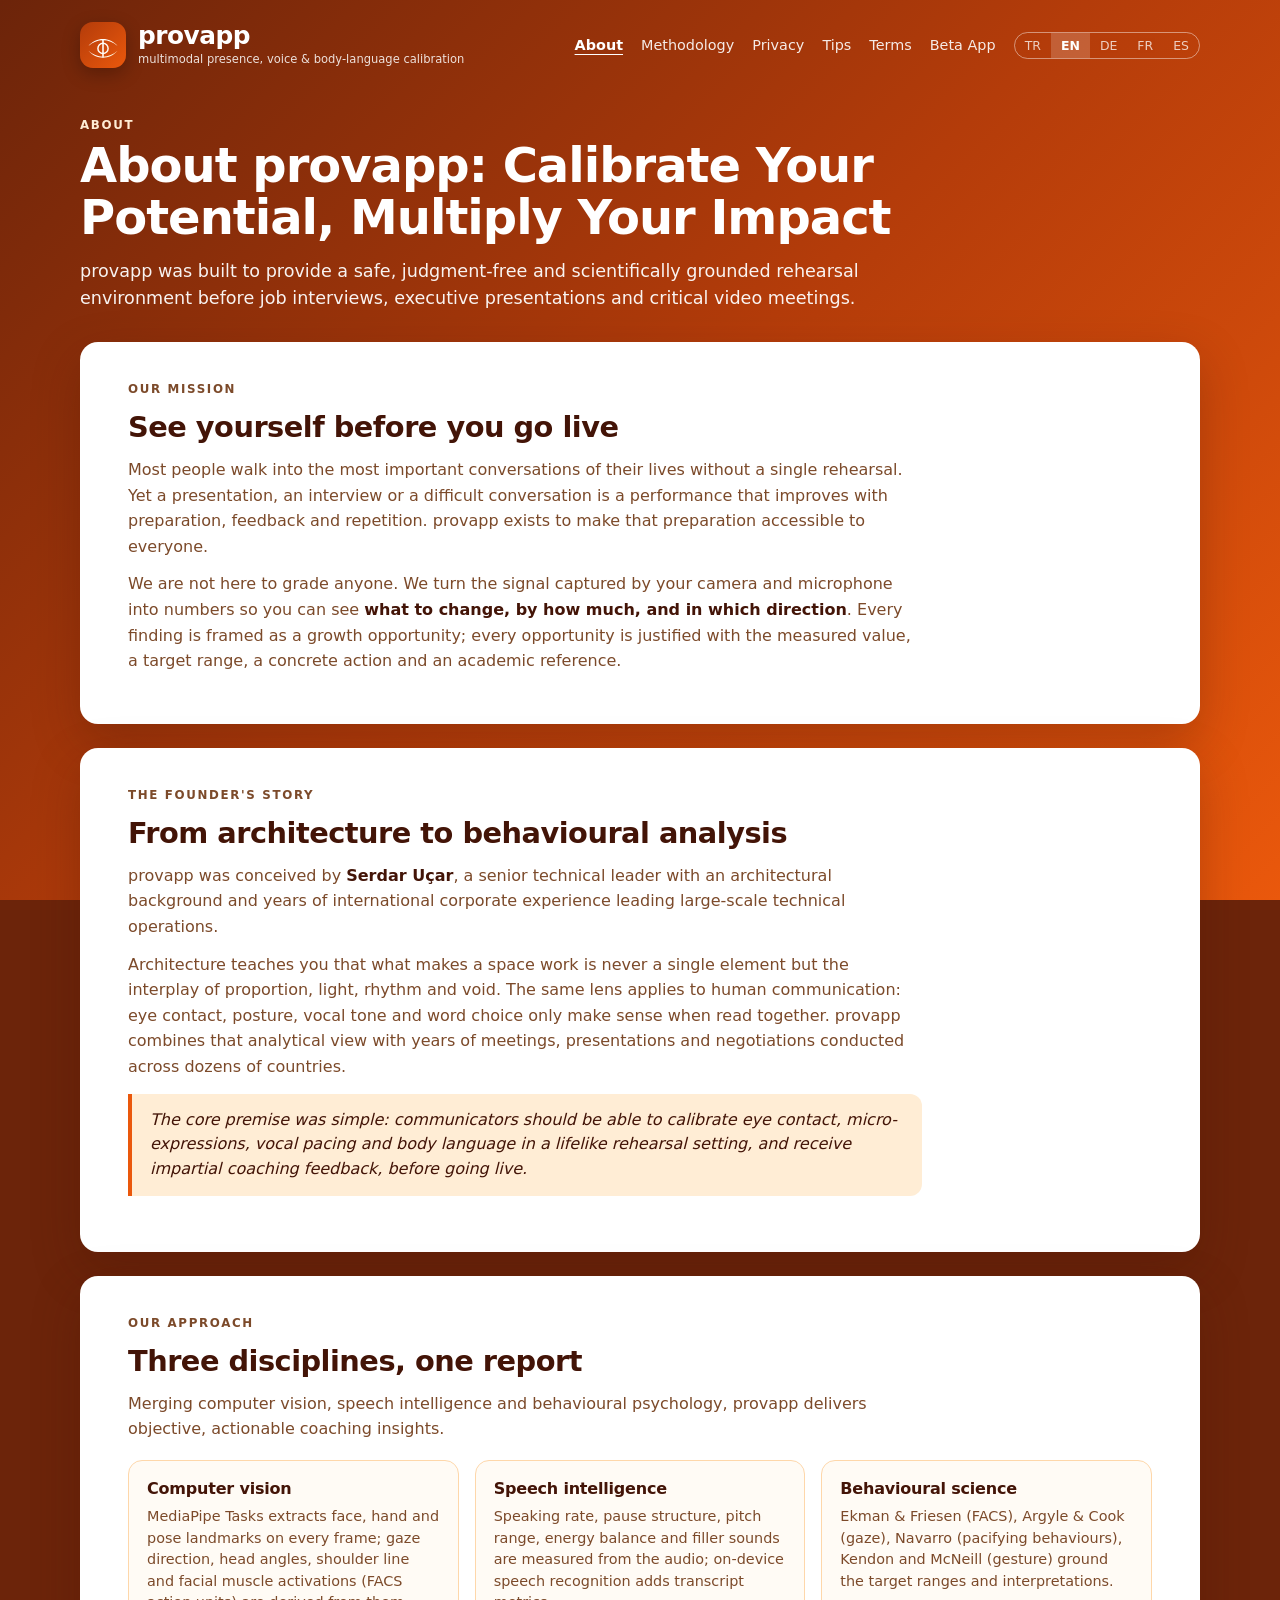
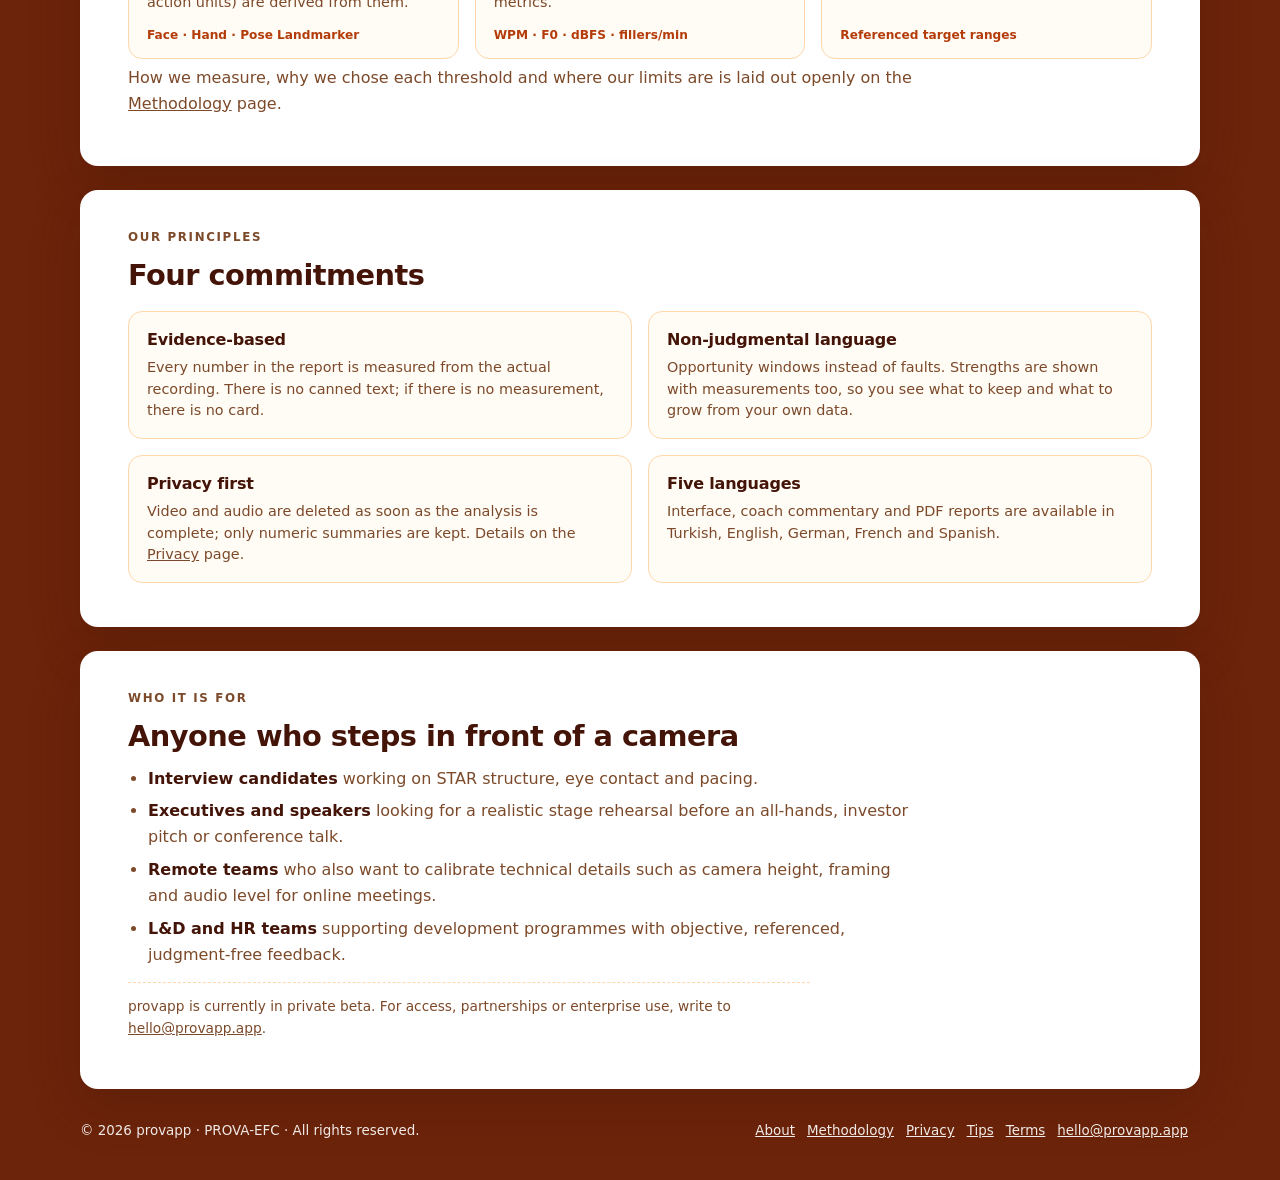
==== about.html @ 21c46d98 "Add About, Methodology, Privacy, Tips and Terms pages (TR/EN/DE/FR/ES); link them from the landing p" ====
<!DOCTYPE html>
<html lang="en" data-ui="en">
<head>
  <meta charset="utf-8">
  <meta name="viewport" content="width=device-width, initial-scale=1">
  <title>About · provapp</title>
  <meta name="description" content="provapp: a safe, judgment-free, scientifically grounded rehearsal environment for interviews, presentations and video meetings. Founded by Serdar Uçar.">
  <meta name="theme-color" content="#6C240A">
  <link rel="icon" type="image/svg+xml" href="assets/provapp_mark.svg">
  <link rel="canonical" href="https://provapp.app/about.html">
  <meta property="og:type" content="website">
  <meta property="og:url" content="https://provapp.app/about.html">
  <meta property="og:title" content="About provapp">
  <meta property="og:image" content="https://provapp.app/img/shot_home.png">
  <link rel="stylesheet" href="site.css">
</head>
<body>
  <header class="wrap" id="site-header"></header>
  <main class="wrap" id="site-main">
    <noscript><section class="window"><p>This page needs JavaScript to switch languages. provapp is a rehearsal and coaching tool for interviews, presentations and video meetings, founded by Serdar Uçar. Contact: hello@provapp.app</p></section></noscript>
  </main>
  <footer class="wrap" id="site-footer"></footer>

  <script>
  window.PAGE = {
    slug: "about",

    tr: {
      kicker: "Hakkımızda",
      title: "provapp Hakkında: Etkiyi ve Özgüveni Yeniden Kalibre Edin",
      lead: "provapp; mülakatlar, yönetici sunumları ve kritik video toplantılar öncesinde güvenli, yargısız ve bilimsel bir prova ortamı sunmak amacıyla kuruldu.",
      sections: [
        { kicker: "Vizyonumuz", h: "Sahneye çıkmadan önce kendini gör",
          blocks: [
            { type: "p", text: "İnsanlar hayatlarının en kritik konuşmalarına çoğu zaman hiç prova yapmadan çıkar. Oysa bir sunum, bir mülakat ya da zor bir görüşme; hazırlık, geri bildirim ve tekrarla iyileşen bir performanstır. provapp, bu hazırlığı herkes için erişilebilir kılmak için var." },
            { type: "p", text: "Amacımız kimseye not vermek değil. Amacımız, kameranın ve mikrofonun yakaladığı sinyali sayılara çevirip <strong>neyi, ne kadar ve hangi yöne</strong> değiştirebileceğinizi görünür kılmak. Her bulgu bir gelişim fırsatı olarak sunulur; her fırsat ölçülen değer, hedef aralık, somut bir eylem ve akademik bir referansla gerekçelendirilir." }
          ] },
        { kicker: "Kurucu hikayesi", h: "Mimarlıktan davranış analizine",
          blocks: [
            { type: "p", text: "provapp, uluslararası kurumsal arenada ve büyük ölçekli teknik operasyonlarda yıllarını geçirmiş kıdemli bir profesyonel ve mimar olan <strong>Serdar Uçar</strong> tarafından tasarlandı." },
            { type: "p", text: "Mimarlık eğitimi insana şunu öğretir: bir mekânı yaşanabilir kılan şey tek bir unsur değil, oran, ışık, ritim ve boşluğun birlikte çalışmasıdır. Aynı bakış açısı insan iletişimi için de geçerlidir. Göz teması, duruş, ses tonu ve sözcük seçimi tek tek değil, birlikte okunduğunda anlam kazanır. provapp bu analitik bakışı, yıllar içinde onlarca ülkede yürütülen toplantı, sunum ve müzakere deneyimiyle birleştirir." },
            { type: "quote", text: "Temel fikir basitti: İnsanlar sahneye çıkmadan veya kamerayı açmadan önce kendi beden dillerini, göz temaslarını ve ses tonlarını gerçekçi bir simülasyon ortamında test edebilmeli ve tarafsız bir koçluk geri bildirimi alabilmeli." }
          ] },
        { kicker: "Yaklaşımımız", h: "Üç disiplin, tek rapor",
          blocks: [
            { type: "p", text: "Bilgisayarla görme, konuşma analizi ve davranış bilimlerini bir araya getirerek kullanıcının potansiyelini görünür kılmayı ve sahnedeki etkisini katlamayı hedefliyoruz." },
            { type: "cards", cols: 3, items: [
              { h: "Bilgisayarla görme", p: "MediaPipe Tasks ile her karede yüz, el ve duruş noktaları çıkarılır; bakış yönü, baş açısı, omuz hattı ve yüz kası aktivasyonları (FACS aksiyon üniteleri) buradan türetilir.", metric: "Face · Hand · Pose Landmarker" },
              { h: "Konuşma analizi", p: "Konuşma hızı, duraklama yapısı, perde aralığı, enerji dengesi ve dolgu sesler ses kaydından ölçülür; yerel konuşma tanıma ile transkript metrikleri eklenir.", metric: "WPM · F0 · dBFS · dolgu/dk" },
              { h: "Davranış bilimi", p: "Ekman &amp; Friesen (FACS), Argyle &amp; Cook (göz teması), Navarro (yatıştırıcı davranışlar), Kendon ve McNeill (jest) gibi kaynaklar hedef aralıkların ve yorumların temelini oluşturur.", metric: "Referanslı hedef aralıkları" }
            ] },
            { type: "p", text: "Nasıl ölçtüğümüzü, hangi eşikleri neden seçtiğimizi ve sınırlarımızı <a href=\"methodology.html\">Metodoloji</a> sayfasında açık açık anlatıyoruz." }
          ] },
        { kicker: "İlkelerimiz", h: "Dört taahhüt",
          blocks: [
            { type: "cards", cols: 2, items: [
              { h: "Kanıta dayalı", p: "Raporda yer alan her sayı gerçek kayıttan ölçülür. Statik, hazır metin yoktur; bir ölçüm yoksa o kart da yoktur." },
              { h: "Yargısız dil", p: "Hata değil fırsat penceresi. Güçlü yanlar da ölçümle gösterilir; kullanıcı neyi korumalı, neyi geliştirmeli, bunu kendi verisiyle görür." },
              { h: "Gizlilik önce", p: "Video ve ses analiz tamamlanır tamamlanmaz silinir; yalnızca sayısal özetler saklanır. Ayrıntılar <a href=\"privacy.html\">Gizlilik</a> sayfasında." },
              { h: "Beş dil", p: "Arayüz, koç yorumları ve PDF raporlar Türkçe, İngilizce, Almanca, Fransızca ve İspanyolca sunulur." }
            ] }
          ] },
        { kicker: "Kimler için", h: "Kameranın karşısına çıkan herkes için",
          blocks: [
            { type: "ul", items: [
              "<strong>Mülakat adayları:</strong> STAR yapısı, göz teması ve tempo üzerinde çalışmak isteyenler.",
              "<strong>Yöneticiler ve sunucular:</strong> All-hands, yatırımcı sunumu veya konferans öncesi gerçekçi sahne provası arayanlar.",
              "<strong>Uzaktan çalışan ekipler:</strong> Online toplantılarda kamera hizası, kadraj ve ses seviyesi gibi teknik ayrıntıları da kalibre etmek isteyenler.",
              "<strong>Eğitim ve İK ekipleri:</strong> Objektif, referanslı ve yargısız geri bildirimle gelişim programlarını destekleyenler."
            ] },
            { type: "note", text: "provapp şu an kapalı beta aşamasındadır. Erişim, iş birliği veya kurumsal kullanım için <a href=\"mailto:hello@provapp.app\">hello@provapp.app</a> adresine yazabilirsiniz." }
          ] }
      ]
    },

    en: {
      kicker: "About",
      title: "About provapp: Calibrate Your Potential, Multiply Your Impact",
      lead: "provapp was built to provide a safe, judgment-free and scientifically grounded rehearsal environment before job interviews, executive presentations and critical video meetings.",
      sections: [
        { kicker: "Our mission", h: "See yourself before you go live",
          blocks: [
            { type: "p", text: "Most people walk into the most important conversations of their lives without a single rehearsal. Yet a presentation, an interview or a difficult conversation is a performance that improves with preparation, feedback and repetition. provapp exists to make that preparation accessible to everyone." },
            { type: "p", text: "We are not here to grade anyone. We turn the signal captured by your camera and microphone into numbers so you can see <strong>what to change, by how much, and in which direction</strong>. Every finding is framed as a growth opportunity; every opportunity is justified with the measured value, a target range, a concrete action and an academic reference." }
          ] },
        { kicker: "The founder's story", h: "From architecture to behavioural analysis",
          blocks: [
            { type: "p", text: "provapp was conceived by <strong>Serdar Uçar</strong>, a senior technical leader with an architectural background and years of international corporate experience leading large-scale technical operations." },
            { type: "p", text: "Architecture teaches you that what makes a space work is never a single element but the interplay of proportion, light, rhythm and void. The same lens applies to human communication: eye contact, posture, vocal tone and word choice only make sense when read together. provapp combines that analytical view with years of meetings, presentations and negotiations conducted across dozens of countries." },
            { type: "quote", text: "The core premise was simple: communicators should be able to calibrate eye contact, micro-expressions, vocal pacing and body language in a lifelike rehearsal setting, and receive impartial coaching feedback, before going live." }
          ] },
        { kicker: "Our approach", h: "Three disciplines, one report",
          blocks: [
            { type: "p", text: "Merging computer vision, speech intelligence and behavioural psychology, provapp delivers objective, actionable coaching insights." },
            { type: "cards", cols: 3, items: [
              { h: "Computer vision", p: "MediaPipe Tasks extracts face, hand and pose landmarks on every frame; gaze direction, head angles, shoulder line and facial muscle activations (FACS action units) are derived from them.", metric: "Face · Hand · Pose Landmarker" },
              { h: "Speech intelligence", p: "Speaking rate, pause structure, pitch range, energy balance and filler sounds are measured from the audio; on-device speech recognition adds transcript metrics.", metric: "WPM · F0 · dBFS · fillers/min" },
              { h: "Behavioural science", p: "Ekman &amp; Friesen (FACS), Argyle &amp; Cook (gaze), Navarro (pacifying behaviours), Kendon and McNeill (gesture) ground the target ranges and interpretations.", metric: "Referenced target ranges" }
            ] },
            { type: "p", text: "How we measure, why we chose each threshold and where our limits are is laid out openly on the <a href=\"methodology.html\">Methodology</a> page." }
          ] },
        { kicker: "Our principles", h: "Four commitments",
          blocks: [
            { type: "cards", cols: 2, items: [
              { h: "Evidence-based", p: "Every number in the report is measured from the actual recording. There is no canned text; if there is no measurement, there is no card." },
              { h: "Non-judgmental language", p: "Opportunity windows instead of faults. Strengths are shown with measurements too, so you see what to keep and what to grow from your own data." },
              { h: "Privacy first", p: "Video and audio are deleted as soon as the analysis is complete; only numeric summaries are kept. Details on the <a href=\"privacy.html\">Privacy</a> page." },
              { h: "Five languages", p: "Interface, coach commentary and PDF reports are available in Turkish, English, German, French and Spanish." }
            ] }
          ] },
        { kicker: "Who it is for", h: "Anyone who steps in front of a camera",
          blocks: [
            { type: "ul", items: [
              "<strong>Interview candidates</strong> working on STAR structure, eye contact and pacing.",
              "<strong>Executives and speakers</strong> looking for a realistic stage rehearsal before an all-hands, investor pitch or conference talk.",
              "<strong>Remote teams</strong> who also want to calibrate technical details such as camera height, framing and audio level for online meetings.",
              "<strong>L&amp;D and HR teams</strong> supporting development programmes with objective, referenced, judgment-free feedback."
            ] },
            { type: "note", text: "provapp is currently in private beta. For access, partnerships or enterprise use, write to <a href=\"mailto:hello@provapp.app\">hello@provapp.app</a>." }
          ] }
      ]
    },

    de: {
      kicker: "Über uns",
      title: "Über provapp: Präsenz schärfen, Wirkung maximieren",
      lead: "provapp bietet eine sichere, objektive und wissenschaftlich fundierte Probenumgebung für Vorstellungsgespräche, Präsentationen und wichtige Online-Meetings.",
      sections: [
        { kicker: "Unsere Mission", h: "Sich selbst sehen, bevor es ernst wird",
          blocks: [
            { type: "p", text: "Die meisten Menschen gehen in die wichtigsten Gespräche ihres Lebens, ohne ein einziges Mal geprobt zu haben. Dabei ist eine Präsentation, ein Interview oder ein schwieriges Gespräch eine Leistung, die durch Vorbereitung, Feedback und Wiederholung besser wird. provapp macht diese Vorbereitung für alle zugänglich." },
            { type: "p", text: "Wir bewerten niemanden. Wir übersetzen das Signal von Kamera und Mikrofon in Zahlen, damit Sie sehen, <strong>was Sie ändern können, um wie viel und in welche Richtung</strong>. Jeder Befund wird als Entwicklungschance formuliert und mit Messwert, Zielbereich, konkreter Handlung und wissenschaftlicher Referenz begründet." }
          ] },
        { kicker: "Entstehungsgeschichte", h: "Von der Architektur zur Verhaltensanalyse",
          blocks: [
            { type: "p", text: "provapp wurde von <strong>Serdar Uçar</strong> entwickelt, einem erfahrenen technischen Leiter und Architekten mit internationaler Führungserfahrung in großen technischen Operationen." },
            { type: "p", text: "Die Architektur lehrt: Ein Raum funktioniert nie durch ein einzelnes Element, sondern durch das Zusammenspiel von Proportion, Licht, Rhythmus und Leere. Dieselbe Perspektive gilt für menschliche Kommunikation. Blickkontakt, Haltung, Stimme und Wortwahl ergeben erst gemeinsam gelesen einen Sinn. provapp verbindet diesen analytischen Blick mit jahrelanger Erfahrung aus Meetings, Präsentationen und Verhandlungen in Dutzenden Ländern." },
            { type: "quote", text: "Die Vision: Rednern und Führungskräften einen Spiegel zu bieten, der Blickkontakt, Mimik und Sprechtempo objektiv analysiert und gezielt stärkt, bevor die Kamera wirklich läuft." }
          ] },
        { kicker: "Unser Ansatz", h: "Drei Disziplinen, ein Bericht",
          blocks: [
            { type: "p", text: "Computer Vision, Sprachanalyse und Verhaltenswissenschaft greifen ineinander, um Potenzial sichtbar zu machen und die Wirkung auf der Bühne zu vervielfachen." },
            { type: "cards", cols: 3, items: [
              { h: "Computer Vision", p: "MediaPipe Tasks extrahiert in jedem Bild Gesichts-, Hand- und Körperpunkte; daraus werden Blickrichtung, Kopfwinkel, Schulterlinie und Aktivierungen der Gesichtsmuskeln (FACS Action Units) abgeleitet.", metric: "Face · Hand · Pose Landmarker" },
              { h: "Sprachanalyse", p: "Sprechtempo, Pausenstruktur, Tonhöhenumfang, Energie und Füllwörter werden aus der Tonspur gemessen; lokale Spracherkennung ergänzt Transkript-Metriken.", metric: "WPM · F0 · dBFS · Füller/min" },
              { h: "Verhaltenswissenschaft", p: "Ekman &amp; Friesen (FACS), Argyle &amp; Cook (Blickkontakt), Navarro (beruhigende Gesten), Kendon und McNeill (Gestik) bilden die Grundlage der Zielbereiche und Interpretationen.", metric: "Referenzierte Zielbereiche" }
            ] },
            { type: "p", text: "Wie wir messen, warum wir welche Schwellen gewählt haben und wo unsere Grenzen liegen, erklären wir offen auf der Seite <a href=\"methodology.html\">Methodik</a>." }
          ] },
        { kicker: "Unsere Prinzipien", h: "Vier Zusagen",
          blocks: [
            { type: "cards", cols: 2, items: [
              { h: "Evidenzbasiert", p: "Jede Zahl im Bericht stammt aus der tatsächlichen Aufnahme. Es gibt keine vorgefertigten Texte; ohne Messung gibt es keine Karte." },
              { h: "Wertfreie Sprache", p: "Entwicklungsfenster statt Fehler. Auch Stärken werden mit Messwerten gezeigt, damit Sie an Ihren eigenen Daten erkennen, was Sie behalten und was Sie ausbauen." },
              { h: "Datenschutz zuerst", p: "Video und Audio werden sofort nach der Analyse gelöscht; nur numerische Zusammenfassungen bleiben. Details unter <a href=\"privacy.html\">Datenschutz</a>." },
              { h: "Fünf Sprachen", p: "Oberfläche, Coach-Kommentare und PDF-Berichte gibt es auf Türkisch, Englisch, Deutsch, Französisch und Spanisch." }
            ] }
          ] },
        { kicker: "Für wen", h: "Für alle, die vor eine Kamera treten",
          blocks: [
            { type: "ul", items: [
              "<strong>Bewerberinnen und Bewerber</strong>, die an STAR-Struktur, Blickkontakt und Tempo arbeiten.",
              "<strong>Führungskräfte und Vortragende</strong>, die vor All-Hands, Investorenpitch oder Konferenz eine realistische Bühnenprobe suchen.",
              "<strong>Remote-Teams</strong>, die auch technische Details wie Kamerahöhe, Bildausschnitt und Lautstärke für Online-Meetings kalibrieren möchten.",
              "<strong>Personal- und Weiterbildungsteams</strong>, die Entwicklungsprogramme mit objektivem, referenziertem und wertfreiem Feedback unterstützen."
            ] },
            { type: "note", text: "provapp befindet sich derzeit in einer geschlossenen Beta. Für Zugang, Kooperationen oder Unternehmenseinsatz schreiben Sie an <a href=\"mailto:hello@provapp.app\">hello@provapp.app</a>." }
          ] }
      ]
    },

    fr: {
      kicker: "À propos",
      title: "À propos de provapp : révélez votre potentiel, décuplez votre impact",
      lead: "provapp est conçu pour offrir un environnement d'entraînement bienveillant, sans jugement et scientifique avant des entretiens d'embauche, des présentations stratégiques ou des réunions vidéo clés.",
      sections: [
        { kicker: "Notre mission", h: "Se voir avant de passer en direct",
          blocks: [
            { type: "p", text: "La plupart des gens abordent les conversations les plus importantes de leur vie sans la moindre répétition. Pourtant, une présentation, un entretien ou une discussion difficile est une performance qui s'améliore avec la préparation, le retour d'information et la répétition. provapp existe pour rendre cette préparation accessible à tous." },
            { type: "p", text: "Nous ne sommes pas là pour noter qui que ce soit. Nous transformons le signal capté par votre caméra et votre micro en chiffres, afin que vous voyiez <strong>quoi changer, de combien et dans quel sens</strong>. Chaque constat est présenté comme une opportunité de progression ; chaque opportunité est justifiée par la valeur mesurée, une plage cible, une action concrète et une référence académique." }
          ] },
        { kicker: "La vision du fondateur", h: "De l'architecture à l'analyse comportementale",
          blocks: [
            { type: "p", text: "provapp a été imaginé par <strong>Serdar Uçar</strong>, cadre technique senior et architecte évoluant à l'échelle internationale, avec des années d'expérience à la tête d'opérations techniques de grande envergure." },
            { type: "p", text: "L'architecture enseigne qu'un lieu ne fonctionne jamais grâce à un seul élément, mais par le jeu des proportions, de la lumière, du rythme et du vide. Le même regard s'applique à la communication humaine : contact visuel, posture, intonation et choix des mots ne prennent sens que lus ensemble. provapp associe cette lecture analytique à des années de réunions, de présentations et de négociations menées dans des dizaines de pays." },
            { type: "quote", text: "L'objectif : permettre à chacun de calibrer son contact visuel, son langage corporel et son intonation grâce à une analyse vidéo et vocale de pointe, et de recevoir un retour de coaching impartial avant le vrai rendez-vous." }
          ] },
        { kicker: "Notre approche", h: "Trois disciplines, un seul rapport",
          blocks: [
            { type: "p", text: "En réunissant vision par ordinateur, analyse de la parole et sciences du comportement, provapp rend le potentiel visible et multiplie l'impact sur scène." },
            { type: "cards", cols: 3, items: [
              { h: "Vision par ordinateur", p: "MediaPipe Tasks extrait à chaque image les points du visage, des mains et du corps ; direction du regard, angles de la tête, ligne d'épaules et activations musculaires du visage (unités d'action FACS) en sont dérivés.", metric: "Face · Hand · Pose Landmarker" },
              { h: "Analyse de la parole", p: "Débit, structure des pauses, étendue de la hauteur, équilibre énergétique et sons de remplissage sont mesurés sur l'audio ; la reconnaissance vocale locale ajoute des métriques de transcription.", metric: "MPM · F0 · dBFS · remplissages/min" },
              { h: "Sciences du comportement", p: "Ekman &amp; Friesen (FACS), Argyle &amp; Cook (regard), Navarro (gestes d'apaisement), Kendon et McNeill (gestuelle) fondent les plages cibles et les interprétations.", metric: "Plages cibles référencées" }
            ] },
            { type: "p", text: "Comment nous mesurons, pourquoi chaque seuil a été choisi et où se situent nos limites : tout est expliqué sur la page <a href=\"methodology.html\">Méthodologie</a>." }
          ] },
        { kicker: "Nos principes", h: "Quatre engagements",
          blocks: [
            { type: "cards", cols: 2, items: [
              { h: "Fondé sur les preuves", p: "Chaque chiffre du rapport est mesuré sur l'enregistrement réel. Aucun texte préécrit : sans mesure, pas de carte." },
              { h: "Langage sans jugement", p: "Des fenêtres d'opportunité plutôt que des fautes. Les points forts sont eux aussi chiffrés, pour que vous sachiez quoi conserver et quoi développer à partir de vos propres données." },
              { h: "Confidentialité d'abord", p: "Vidéo et audio sont supprimés dès la fin de l'analyse ; seuls des résumés numériques sont conservés. Détails sur la page <a href=\"privacy.html\">Confidentialité</a>." },
              { h: "Cinq langues", p: "Interface, commentaires du coach et rapports PDF sont disponibles en turc, anglais, allemand, français et espagnol." }
            ] }
          ] },
        { kicker: "Pour qui", h: "Pour tous ceux qui passent devant une caméra",
          blocks: [
            { type: "ul", items: [
              "<strong>Candidats en entretien</strong> travaillant la structure STAR, le contact visuel et le rythme.",
              "<strong>Dirigeants et orateurs</strong> cherchant une répétition réaliste avant un all-hands, un pitch investisseurs ou une conférence.",
              "<strong>Équipes à distance</strong> souhaitant aussi calibrer la hauteur de caméra, le cadrage et le niveau sonore de leurs réunions en ligne.",
              "<strong>Équipes formation et RH</strong> qui appuient leurs programmes de développement sur un retour objectif, référencé et bienveillant."
            ] },
            { type: "note", text: "provapp est actuellement en bêta privée. Pour un accès, un partenariat ou un usage en entreprise, écrivez à <a href=\"mailto:hello@provapp.app\">hello@provapp.app</a>." }
          ] }
      ]
    },

    es: {
      kicker: "Acerca de",
      title: "Acerca de provapp: calibra tu presencia, multiplica tu impacto",
      lead: "provapp nace para brindar un espacio de práctica seguro, sin juicios y con rigor científico antes de entrevistas laborales, presentaciones ejecutivas y reuniones virtuales clave.",
      sections: [
        { kicker: "Nuestra misión", h: "Verte a ti mismo antes de salir en directo",
          blocks: [
            { type: "p", text: "La mayoría de las personas llega a las conversaciones más importantes de su vida sin haber ensayado ni una vez. Sin embargo, una presentación, una entrevista o una conversación difícil es una actuación que mejora con preparación, retroalimentación y repetición. provapp existe para que esa preparación esté al alcance de todos." },
            { type: "p", text: "No estamos aquí para calificar a nadie. Convertimos la señal que captan tu cámara y tu micrófono en números para que veas <strong>qué cambiar, cuánto y en qué dirección</strong>. Cada hallazgo se presenta como una oportunidad de crecimiento; cada oportunidad se justifica con el valor medido, un rango objetivo, una acción concreta y una referencia académica." }
          ] },
        { kicker: "Historia del fundador", h: "De la arquitectura al análisis del comportamiento",
          blocks: [
            { type: "p", text: "provapp fue desarrollado por <strong>Serdar Uçar</strong>, profesional sénior y arquitecto con amplia trayectoria corporativa global al frente de operaciones técnicas de gran escala." },
            { type: "p", text: "La arquitectura enseña que un espacio nunca funciona por un solo elemento, sino por la interacción de proporción, luz, ritmo y vacío. La misma mirada vale para la comunicación humana: contacto visual, postura, tono de voz y elección de palabras solo cobran sentido cuando se leen juntos. provapp une esa mirada analítica a años de reuniones, presentaciones y negociaciones en decenas de países." },
            { type: "quote", text: "La premisa: ofrecer retroalimentación objetiva sobre mirada, postura y ritmo vocal en un entorno de ensayo realista para dominar cualquier escenario antes de que la cámara grabe de verdad." }
          ] },
        { kicker: "Nuestro enfoque", h: "Tres disciplinas, un solo informe",
          blocks: [
            { type: "p", text: "Al unir visión por computador, análisis del habla y ciencias del comportamiento, provapp hace visible el potencial y multiplica el impacto en escena." },
            { type: "cards", cols: 3, items: [
              { h: "Visión por computador", p: "MediaPipe Tasks extrae en cada fotograma los puntos de rostro, manos y cuerpo; de ahí se derivan dirección de la mirada, ángulos de la cabeza, línea de hombros y activaciones musculares faciales (unidades de acción FACS).", metric: "Face · Hand · Pose Landmarker" },
              { h: "Análisis del habla", p: "Velocidad, estructura de pausas, rango tonal, equilibrio de energía y muletillas se miden en el audio; el reconocimiento de voz local añade métricas de transcripción.", metric: "PPM · F0 · dBFS · muletillas/min" },
              { h: "Ciencias del comportamiento", p: "Ekman &amp; Friesen (FACS), Argyle &amp; Cook (mirada), Navarro (conductas pacificadoras), Kendon y McNeill (gesto) sustentan los rangos objetivo y las interpretaciones.", metric: "Rangos objetivo con referencias" }
            ] },
            { type: "p", text: "Cómo medimos, por qué elegimos cada umbral y cuáles son nuestros límites se explica con transparencia en la página de <a href=\"methodology.html\">Metodología</a>." }
          ] },
        { kicker: "Nuestros principios", h: "Cuatro compromisos",
          blocks: [
            { type: "cards", cols: 2, items: [
              { h: "Basado en evidencia", p: "Cada número del informe se mide en la grabación real. No hay textos prefabricados; si no hay medición, no hay tarjeta." },
              { h: "Lenguaje sin juicios", p: "Ventanas de oportunidad en lugar de errores. Las fortalezas también se muestran con mediciones, para que veas con tus propios datos qué conservar y qué desarrollar." },
              { h: "Privacidad primero", p: "El vídeo y el audio se eliminan en cuanto termina el análisis; solo se conservan resúmenes numéricos. Detalles en la página de <a href=\"privacy.html\">Privacidad</a>." },
              { h: "Cinco idiomas", p: "Interfaz, comentarios del coach e informes PDF disponibles en turco, inglés, alemán, francés y español." }
            ] }
          ] },
        { kicker: "Para quién", h: "Para cualquiera que se ponga frente a una cámara",
          blocks: [
            { type: "ul", items: [
              "<strong>Candidatos a entrevistas</strong> que trabajan la estructura STAR, el contacto visual y el ritmo.",
              "<strong>Directivos y ponentes</strong> que buscan un ensayo realista antes de un all-hands, una presentación a inversores o una conferencia.",
              "<strong>Equipos remotos</strong> que también quieren calibrar la altura de la cámara, el encuadre y el nivel de audio en reuniones en línea.",
              "<strong>Equipos de formación y RR. HH.</strong> que apoyan sus programas de desarrollo con retroalimentación objetiva, referenciada y sin juicios."
            ] },
            { type: "note", text: "provapp está actualmente en beta privada. Para acceso, colaboraciones o uso empresarial, escribe a <a href=\"mailto:hello@provapp.app\">hello@provapp.app</a>." }
          ] }
      ]
    }
  };
  </script>
  <script src="site.js"></script>
</body>
</html>
---- site.css ----
/* provapp — shared styles for secondary pages (about, methodology, privacy, tips, terms)
   Tokens mirror index.html (amber + white, no dark mode on the marketing site). */
:root {
  --amber-900: #6C240A;
  --amber-700: #B43C0A;
  --amber-500: #EA580C;
  --amber-200: #FED7AA;
  --amber-100: #FFEDD5;
  --card: #FFFBF5;
  --white: #FFFFFF;
  --ink: #431407;
  --ink-soft: #7C4A2A;
  --good: #15803D;
  --bad: #B91C1C;
  --radius: 18px;
  --shadow: 0 18px 48px rgba(67, 20, 7, 0.28);
  --font: "Inter", "Segoe UI", system-ui, -apple-system, Roboto, "Helvetica Neue", Arial, sans-serif;
}

* { box-sizing: border-box; }
html, body {
  margin: 0; padding: 0;
  background: var(--amber-900); color: var(--ink);
  font-family: var(--font); -webkit-font-smoothing: antialiased; scroll-behavior: smooth;
}
body {
  min-height: 100vh;
  background: linear-gradient(135deg, var(--amber-900) 0%, var(--amber-700) 50%, var(--amber-500) 100%);
  background-attachment: fixed;
}
a { color: inherit; }
img { display: block; max-width: 100%; }
.wrap { width: min(1120px, 92vw); margin: 0 auto; }

/* ---------- Top bar (rendered by site.js) ---------- */
.nav { display: flex; align-items: center; justify-content: space-between; gap: 16px; padding: 22px 0 10px; color: var(--white); flex-wrap: wrap; }
.brand { display: flex; align-items: center; gap: 12px; text-decoration: none; }
.brand-badge {
  width: 46px; height: 46px; border-radius: 13px;
  background: linear-gradient(135deg, var(--amber-700), var(--amber-500));
  box-shadow: 0 6px 18px rgba(0,0,0,0.25); display: grid; place-items: center;
}
.brand-badge img { width: 34px; height: 34px; }
.brand-name { font-size: 1.55rem; font-weight: 700; letter-spacing: -0.5px; line-height: 1; }
.brand-sub  { font-size: 0.72rem; opacity: 0.85; margin-top: 3px; }
.nav-links { display: flex; align-items: center; gap: 18px; font-size: 0.9rem; flex-wrap: wrap; }
.nav-links a { color: var(--white); text-decoration: none; opacity: 0.9; white-space: nowrap; }
.nav-links a:hover, .nav-links a[aria-current="page"] { opacity: 1; text-decoration: underline; text-underline-offset: 4px; }
.nav-links a[aria-current="page"] { font-weight: 600; }
.lang { display: inline-flex; border: 1px solid rgba(255,255,255,0.45); border-radius: 999px; overflow: hidden; }
.lang button { background: transparent; color: var(--white); border: 0; padding: 5px 10px; font: inherit; font-size: 0.78rem; cursor: pointer; opacity: 0.75; }
.lang button[aria-pressed="true"] { background: rgba(255,255,255,0.18); opacity: 1; font-weight: 600; }
.lang button:focus-visible { outline: 2px solid var(--white); outline-offset: -2px; }

/* ---------- Page header ---------- */
.page-head { color: var(--white); padding: 40px 0 30px; max-width: 820px; }
.page-head .kicker { color: var(--amber-100); }
.page-head h1 { font-size: clamp(2rem, 4vw, 3rem); line-height: 1.08; letter-spacing: -1px; margin: 0 0 14px; font-weight: 800; }
.page-head p.lead { font-size: 1.1rem; line-height: 1.55; opacity: 0.94; margin: 0; }
.page-head .updated { font-size: 0.8rem; opacity: 0.75; margin-top: 12px; }

/* ---------- White windows ---------- */
.window { background: var(--white); border-radius: var(--radius); box-shadow: var(--shadow); padding: 38px clamp(22px, 4vw, 48px); margin: 0 0 24px; }
.kicker { font-size: 0.74rem; letter-spacing: 0.14em; text-transform: uppercase; color: var(--amber-700); font-weight: 700; margin: 0 0 8px; }
.window h2 { font-size: clamp(1.35rem, 2.3vw, 1.8rem); letter-spacing: -0.5px; margin: 0 0 12px; line-height: 1.18; }
.window h3 { font-size: 1.02rem; margin: 22px 0 8px; }
.window p  { color: var(--ink-soft); line-height: 1.6; margin: 0 0 12px; max-width: 78ch; }
.window p strong { color: var(--ink); }
.window ul, .window ol { margin: 0 0 14px; padding-left: 20px; color: var(--ink-soft); line-height: 1.65; max-width: 78ch; }
.window li { margin-bottom: 6px; }
.window li strong { color: var(--ink); }
.quote {
  border-left: 4px solid var(--amber-500); background: var(--amber-100); border-radius: 0 12px 12px 0;
  padding: 14px 18px; margin: 14px 0 18px; color: var(--ink); font-style: italic; line-height: 1.55; max-width: 78ch;
}
.note { font-size: 0.86rem; color: var(--ink-soft); border-top: 1px dashed var(--amber-200); padding-top: 12px; margin-top: 18px; }

.grid-3 { display: grid; grid-template-columns: repeat(3, minmax(0, 1fr)); gap: 16px; margin: 18px 0 6px; }
.grid-2 { display: grid; grid-template-columns: repeat(2, minmax(0, 1fr)); gap: 16px; margin: 18px 0 6px; }
.card { background: var(--card); border: 1px solid var(--amber-200); border-radius: 14px; padding: 18px 18px 16px; display: flex; flex-direction: column; gap: 8px; min-width: 0; }
.card h3 { margin: 0; font-size: 1rem; letter-spacing: -0.2px; }
.card p  { margin: 0; color: var(--ink-soft); font-size: 0.9rem; line-height: 1.5; }
.card .metric { font-size: 0.76rem; color: var(--amber-700); font-weight: 600; margin-top: auto; padding-top: 6px; }
.card .ref { font-size: 0.76rem; color: var(--ink-soft); padding-top: 4px; }

/* ---------- Reference list ---------- */
.refs { list-style: none; padding: 0; margin: 10px 0 0; max-width: 100%; }
.refs li { padding: 9px 0; border-bottom: 1px solid var(--amber-100); font-size: 0.9rem; color: var(--ink-soft); line-height: 1.5; }
.refs li:last-child { border-bottom: 0; }
.refs li em { color: var(--ink); font-style: normal; font-weight: 600; }

/* ---------- Metric table ---------- */
table.metrics { width: 100%; border-collapse: collapse; margin: 14px 0 6px; font-size: 0.9rem; }
table.metrics th, table.metrics td { text-align: left; padding: 10px 12px; border-bottom: 1px solid var(--amber-100); vertical-align: top; color: var(--ink-soft); }
table.metrics th { color: var(--ink); background: var(--card); font-weight: 600; font-size: 0.8rem; letter-spacing: 0.04em; text-transform: uppercase; }
table.metrics td:first-child { color: var(--ink); font-weight: 600; }
.table-wrap { overflow-x: auto; }

/* ---------- Footer ---------- */
footer { color: var(--white); padding: 10px 0 42px; font-size: 0.84rem; opacity: 0.9; }
footer .row { display: flex; flex-wrap: wrap; gap: 14px 18px; justify-content: space-between; align-items: center; }
footer a { color: var(--white); }
footer .links a { margin-right: 12px; }

/* ---------- i18n: hide every data-lang block that is not the active UI language ---------- */
html[data-ui="tr"] [data-lang]:not([data-lang="tr"]),
html[data-ui="en"] [data-lang]:not([data-lang="en"]),
html[data-ui="de"] [data-lang]:not([data-lang="de"]),
html[data-ui="fr"] [data-lang]:not([data-lang="fr"]),
html[data-ui="es"] [data-lang]:not([data-lang="es"]) { display: none !important; }

/* ---------- Responsive ---------- */
@media (max-width: 920px) {
  .grid-3 { grid-template-columns: repeat(2, minmax(0, 1fr)); }
  .nav-links a.hide-sm { display: none; }
}
@media (max-width: 600px) {
  .grid-3, .grid-2 { grid-template-columns: minmax(0, 1fr); }
  .window { padding: 28px 20px; }
}
@media (prefers-reduced-motion: reduce) { html { scroll-behavior: auto; } }
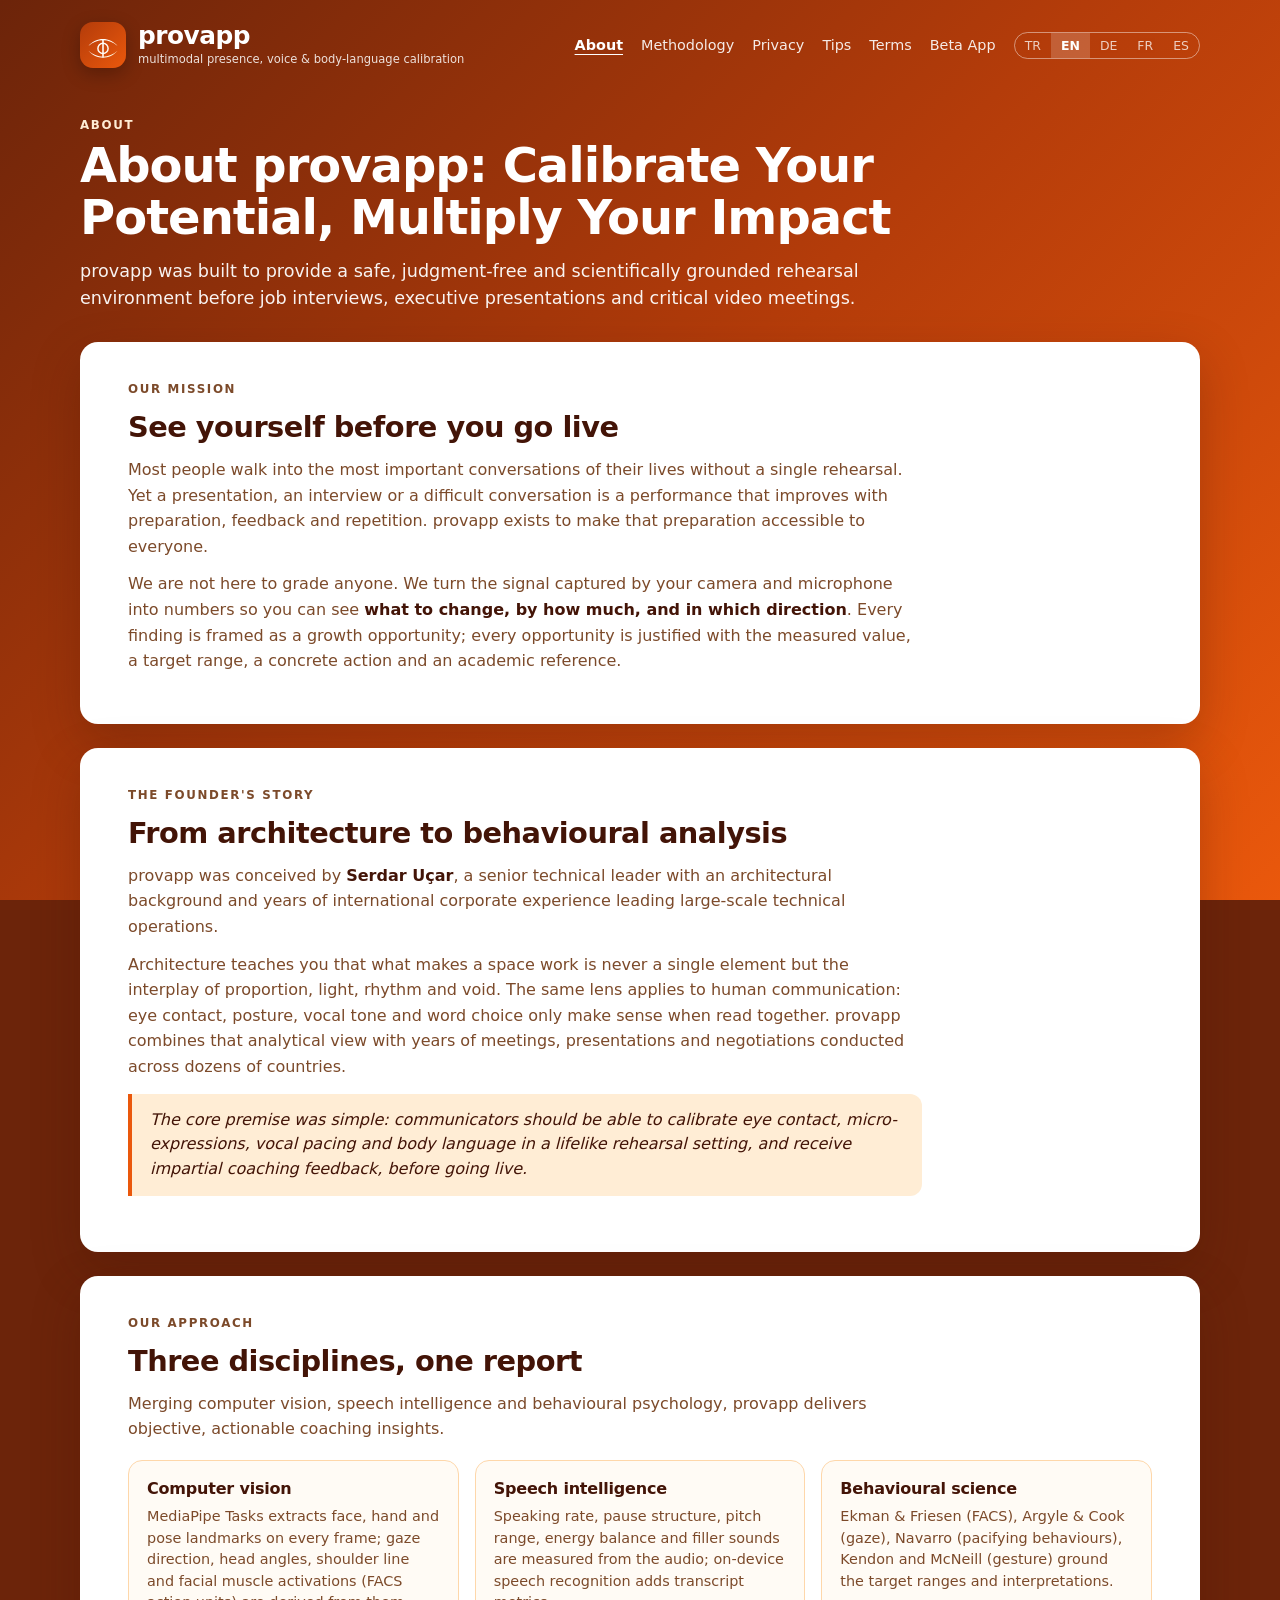
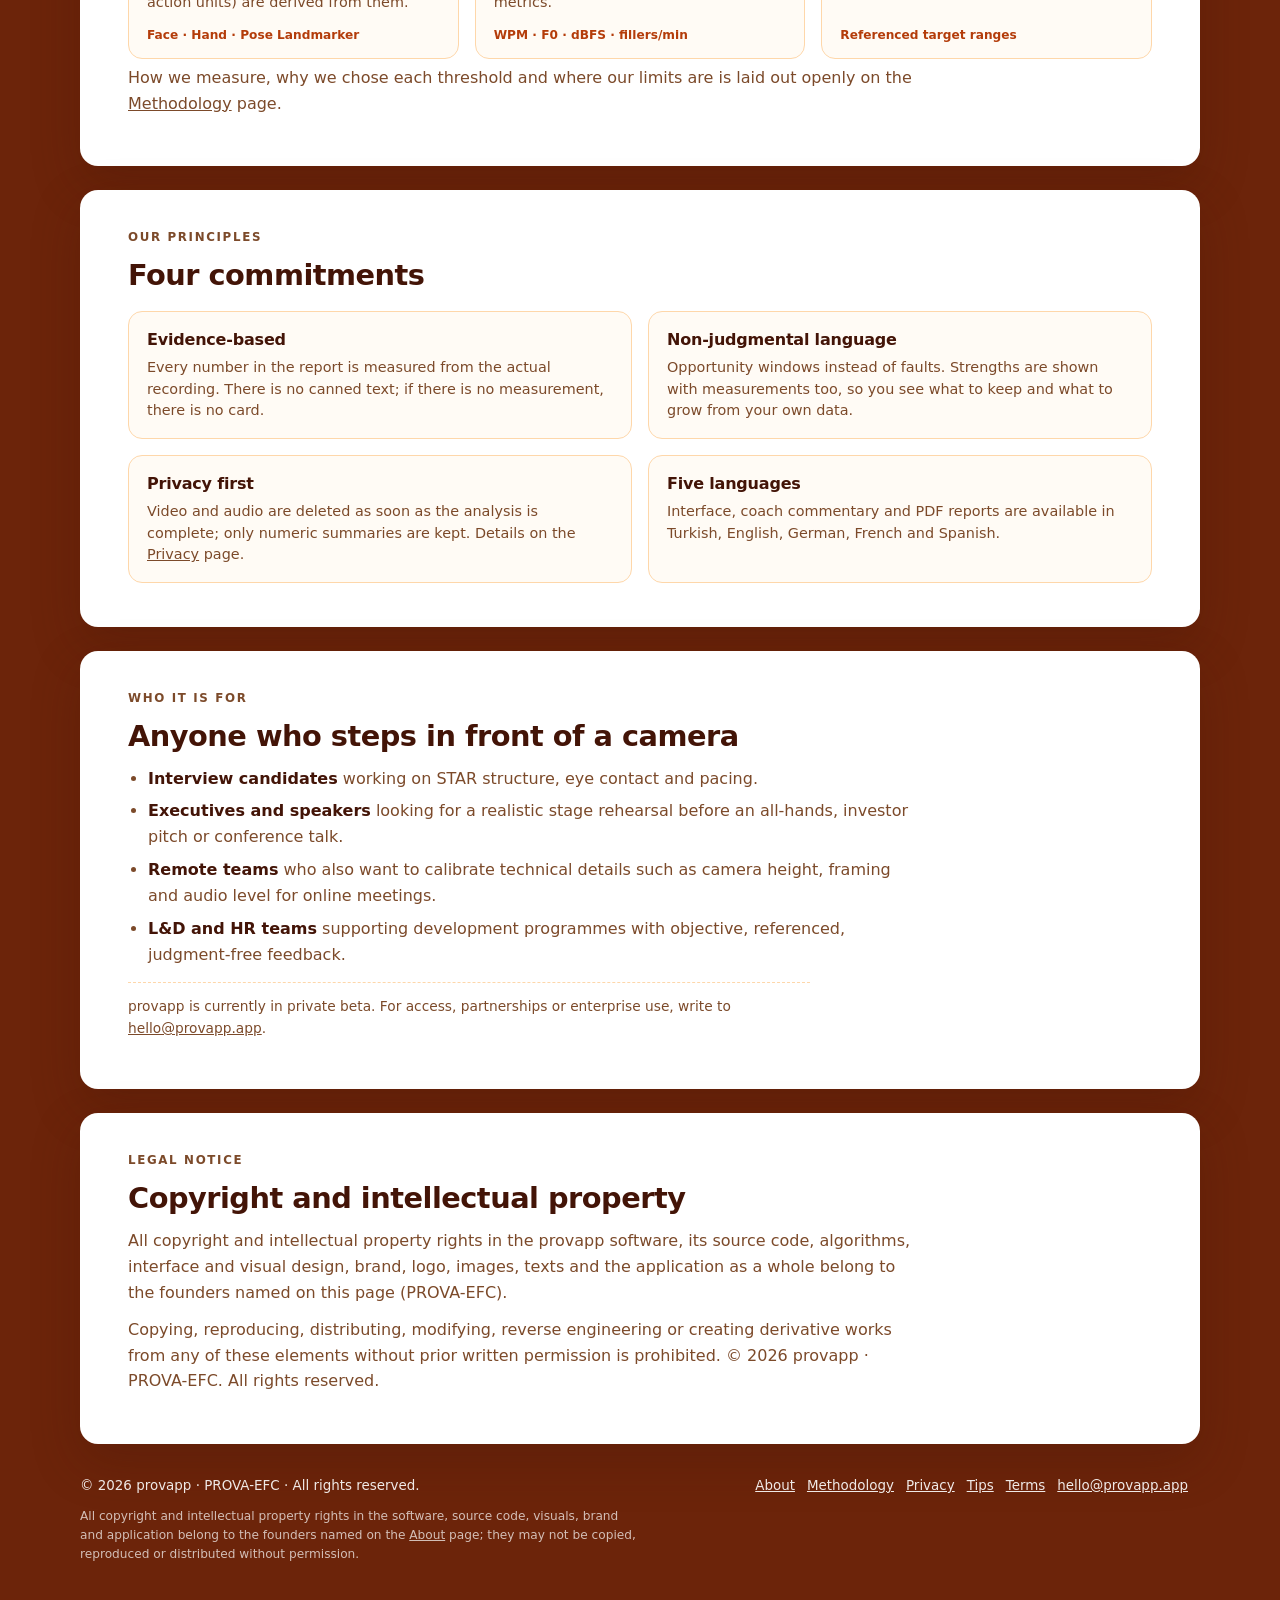
==== commit 8d0fe381: "Legal notice: copyright/IP belongs to founders named on About page (footer, About section, Terms)" ====
--- a/about.html
+++ b/about.html
@@ -69,6 +69,11 @@
               "<strong>Eğitim ve İK ekipleri:</strong> Objektif, referanslı ve yargısız geri bildirimle gelişim programlarını destekleyenler."
             ] },
             { type: "note", text: "provapp şu an kapalı beta aşamasındadır. Erişim, iş birliği veya kurumsal kullanım için <a href=\"mailto:hello@provapp.app\">hello@provapp.app</a> adresine yazabilirsiniz." }
+          ] },
+        { kicker: "Yasal haklar", h: "Telif ve fikri mülkiyet",
+          blocks: [
+            { type: "p", text: "provapp yazılımının, kaynak kodunun, algoritmalarının, arayüz ve görsel tasarımının, markasının, logosunun, görsellerinin, metinlerinin ve uygulamanın bütününün üzerindeki tüm telif hakları ile fikri ve sınai mülkiyet hakları, bu sayfada adı geçen kuruculara (PROVA-EFC) aittir." },
+            { type: "p", text: "Yazılı izin alınmaksızın bu unsurların kopyalanması, çoğaltılması, dağıtılması, değiştirilmesi, tersine mühendisliğe tabi tutulması veya türev çalışma üretilmesi yasaktır. © 2026 provapp · PROVA-EFC. Tüm hakları saklıdır." }
           ] }
       ]
     },
@@ -117,6 +122,11 @@
               "<strong>L&amp;D and HR teams</strong> supporting development programmes with objective, referenced, judgment-free feedback."
             ] },
             { type: "note", text: "provapp is currently in private beta. For access, partnerships or enterprise use, write to <a href=\"mailto:hello@provapp.app\">hello@provapp.app</a>." }
+          ] },
+        { kicker: "Legal notice", h: "Copyright and intellectual property",
+          blocks: [
+            { type: "p", text: "All copyright and intellectual property rights in the provapp software, its source code, algorithms, interface and visual design, brand, logo, images, texts and the application as a whole belong to the founders named on this page (PROVA-EFC)." },
+            { type: "p", text: "Copying, reproducing, distributing, modifying, reverse engineering or creating derivative works from any of these elements without prior written permission is prohibited. © 2026 provapp · PROVA-EFC. All rights reserved." }
           ] }
       ]
     },
@@ -165,6 +175,11 @@
               "<strong>Personal- und Weiterbildungsteams</strong>, die Entwicklungsprogramme mit objektivem, referenziertem und wertfreiem Feedback unterstützen."
             ] },
             { type: "note", text: "provapp befindet sich derzeit in einer geschlossenen Beta. Für Zugang, Kooperationen oder Unternehmenseinsatz schreiben Sie an <a href=\"mailto:hello@provapp.app\">hello@provapp.app</a>." }
+          ] },
+        { kicker: "Rechtlicher Hinweis", h: "Urheberrecht und geistiges Eigentum",
+          blocks: [
+            { type: "p", text: "Sämtliche Urheber- und Schutzrechte an der provapp-Software, ihrem Quellcode, den Algorithmen, dem Oberflächen- und Grafikdesign, der Marke, dem Logo, den Bildern, den Texten und der Anwendung als Ganzes liegen bei den auf dieser Seite genannten Gründern (PROVA-EFC)." },
+            { type: "p", text: "Das Kopieren, Vervielfältigen, Verbreiten, Verändern, Zurückentwickeln (Reverse Engineering) oder Erstellen abgeleiteter Werke ohne vorherige schriftliche Genehmigung ist untersagt. © 2026 provapp · PROVA-EFC. Alle Rechte vorbehalten." }
           ] }
       ]
     },
@@ -213,6 +228,11 @@
               "<strong>Équipes formation et RH</strong> qui appuient leurs programmes de développement sur un retour objectif, référencé et bienveillant."
             ] },
             { type: "note", text: "provapp est actuellement en bêta privée. Pour un accès, un partenariat ou un usage en entreprise, écrivez à <a href=\"mailto:hello@provapp.app\">hello@provapp.app</a>." }
+          ] },
+        { kicker: "Mention légale", h: "Droits d'auteur et propriété intellectuelle",
+          blocks: [
+            { type: "p", text: "L'ensemble des droits d'auteur et de propriété intellectuelle sur le logiciel provapp, son code source, ses algorithmes, son interface et son design visuel, sa marque, son logo, ses images, ses textes et l'application dans son ensemble appartient aux fondateurs nommés sur cette page (PROVA-EFC)." },
+            { type: "p", text: "Toute copie, reproduction, distribution, modification, ingénierie inverse ou création d'œuvre dérivée sans autorisation écrite préalable est interdite. © 2026 provapp · PROVA-EFC. Tous droits réservés." }
           ] }
       ]
     },
@@ -261,6 +281,11 @@
               "<strong>Equipos de formación y RR. HH.</strong> que apoyan sus programas de desarrollo con retroalimentación objetiva, referenciada y sin juicios."
             ] },
             { type: "note", text: "provapp está actualmente en beta privada. Para acceso, colaboraciones o uso empresarial, escribe a <a href=\"mailto:hello@provapp.app\">hello@provapp.app</a>." }
+          ] },
+        { kicker: "Aviso legal", h: "Derechos de autor y propiedad intelectual",
+          blocks: [
+            { type: "p", text: "Todos los derechos de autor y de propiedad intelectual sobre el software provapp, su código fuente, algoritmos, interfaz y diseño visual, marca, logotipo, imágenes, textos y la aplicación en su conjunto pertenecen a los fundadores mencionados en esta página (PROVA-EFC)." },
+            { type: "p", text: "Queda prohibido copiar, reproducir, distribuir, modificar, aplicar ingeniería inversa o crear obras derivadas de cualquiera de estos elementos sin autorización previa por escrito. © 2026 provapp · PROVA-EFC. Todos los derechos reservados." }
           ] }
       ]
     }
--- a/site.css
+++ b/site.css
@@ -101,6 +101,8 @@
 footer .row { display: flex; flex-wrap: wrap; gap: 14px 18px; justify-content: space-between; align-items: center; }
 footer a { color: var(--white); }
 footer .links a { margin-right: 12px; }
+footer .legal { margin: 14px 0 0; font-size: 0.76rem; line-height: 1.55; opacity: 0.78; max-width: 72ch; }
+footer .legal a { text-decoration: underline; }
 
 /* ---------- i18n: hide every data-lang block that is not the active UI language ---------- */
 html[data-ui="tr"] [data-lang]:not([data-lang="tr"]),
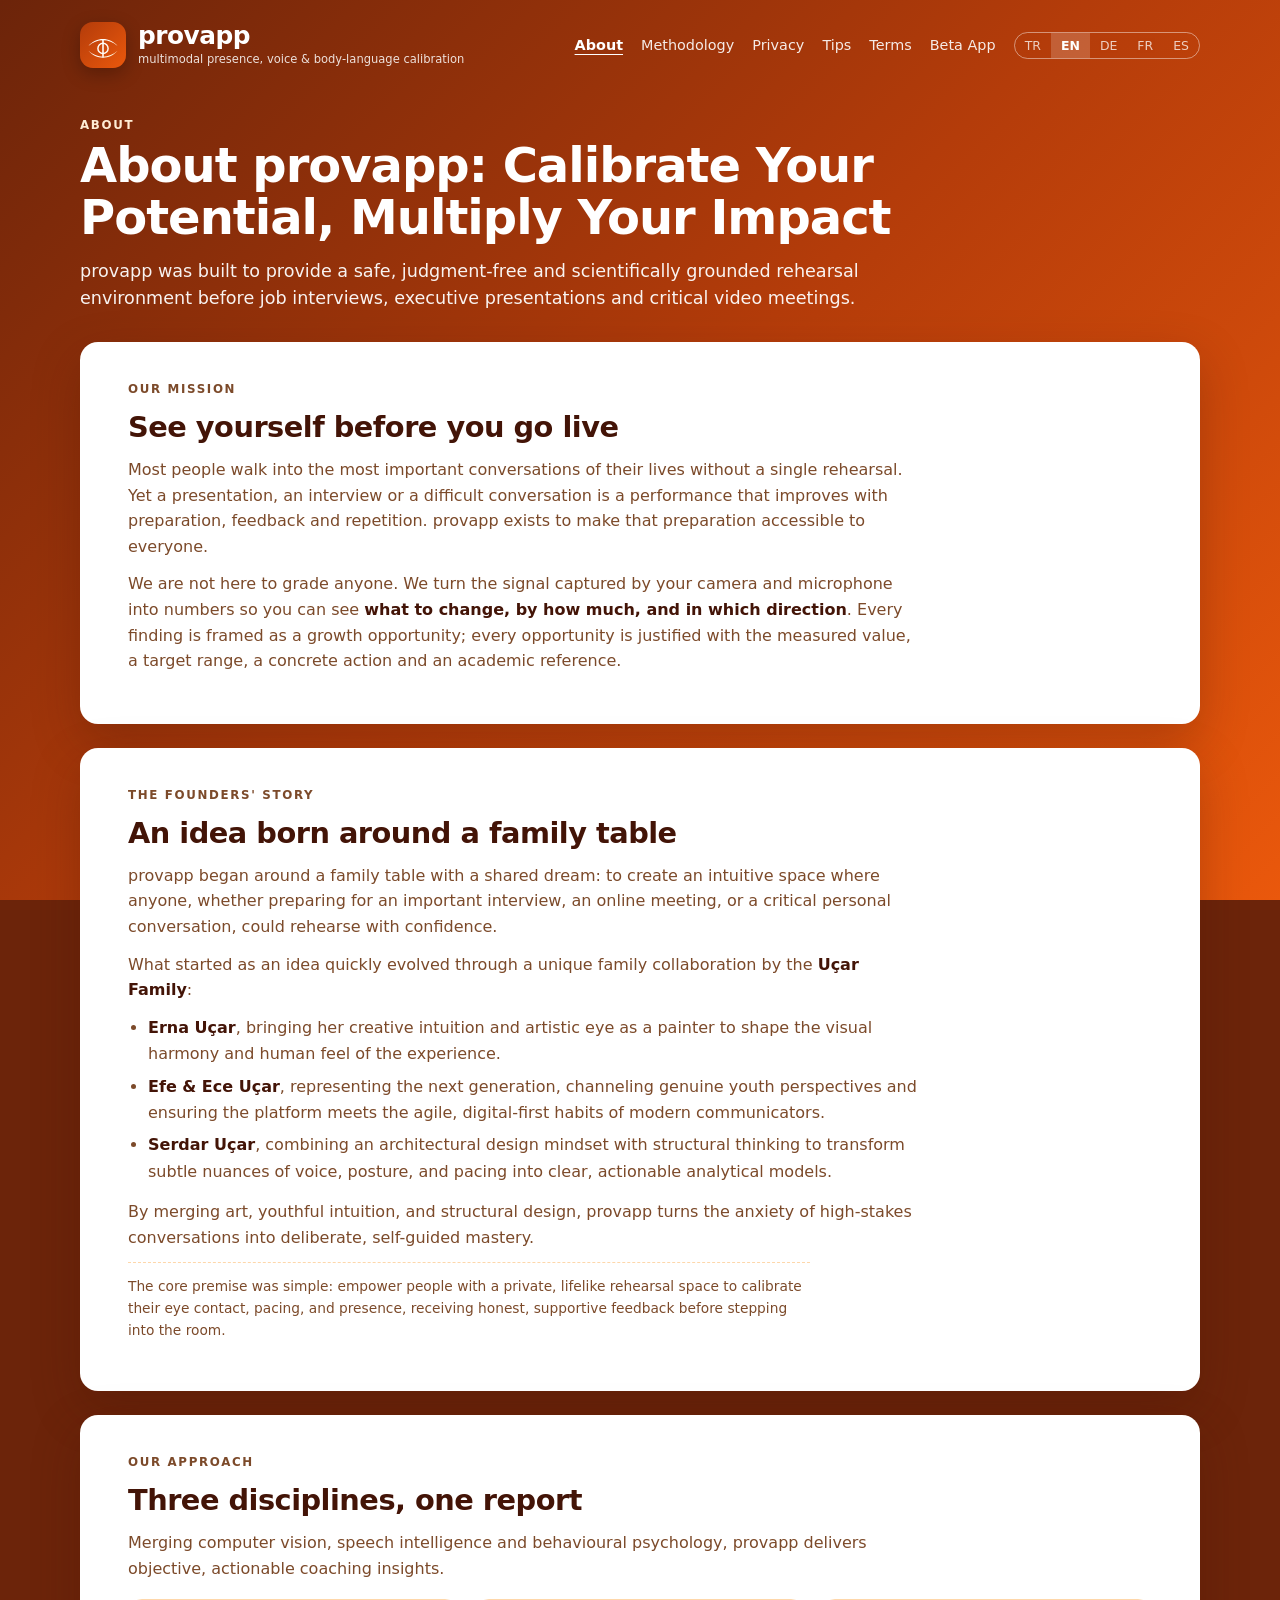
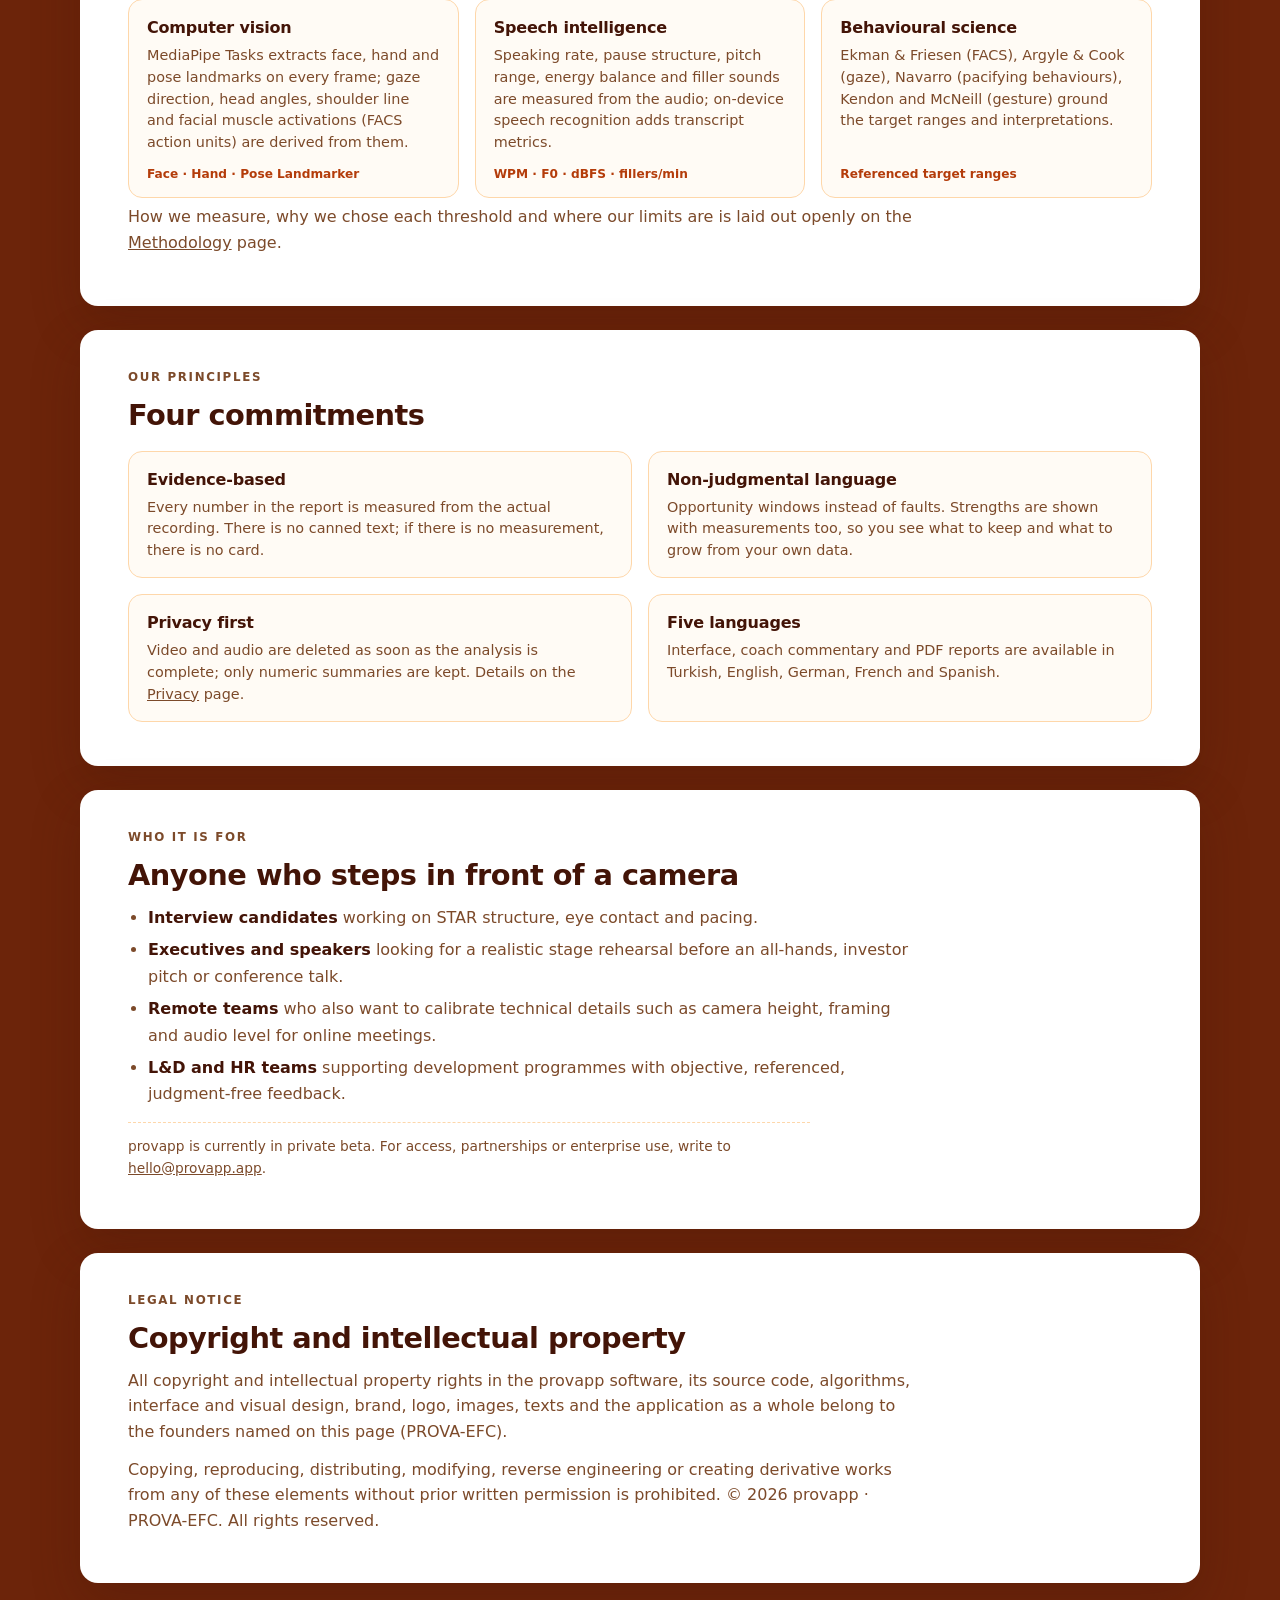
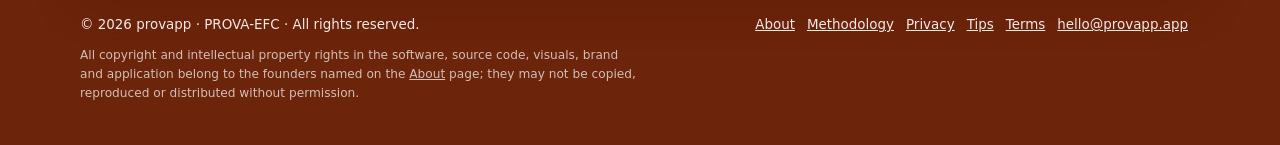
==== commit e9fa3a46: "About: founders' story as the Ucar family narrative (5 languages, callout)" ====
--- a/about.html
+++ b/about.html
@@ -4,7 +4,7 @@
   <meta charset="utf-8">
   <meta name="viewport" content="width=device-width, initial-scale=1">
   <title>About · provapp</title>
-  <meta name="description" content="provapp: a safe, judgment-free, scientifically grounded rehearsal environment for interviews, presentations and video meetings. Founded by Serdar Uçar.">
+  <meta name="description" content="provapp: a safe, judgment-free, scientifically grounded rehearsal environment for interviews, presentations and video meetings. Created by the Uçar family.">
   <meta name="theme-color" content="#6C240A">
   <link rel="icon" type="image/svg+xml" href="assets/provapp_mark.svg">
   <link rel="canonical" href="https://provapp.app/about.html">
@@ -17,7 +17,7 @@
 <body>
   <header class="wrap" id="site-header"></header>
   <main class="wrap" id="site-main">
-    <noscript><section class="window"><p>This page needs JavaScript to switch languages. provapp is a rehearsal and coaching tool for interviews, presentations and video meetings, founded by Serdar Uçar. Contact: hello@provapp.app</p></section></noscript>
+    <noscript><section class="window"><p>This page needs JavaScript to switch languages. provapp is a rehearsal and coaching tool for interviews, presentations and video meetings, created by the Uçar family. Contact: hello@provapp.app</p></section></noscript>
   </main>
   <footer class="wrap" id="site-footer"></footer>
 
@@ -35,11 +35,17 @@
             { type: "p", text: "İnsanlar hayatlarının en kritik konuşmalarına çoğu zaman hiç prova yapmadan çıkar. Oysa bir sunum, bir mülakat ya da zor bir görüşme; hazırlık, geri bildirim ve tekrarla iyileşen bir performanstır. provapp, bu hazırlığı herkes için erişilebilir kılmak için var." },
             { type: "p", text: "Amacımız kimseye not vermek değil. Amacımız, kameranın ve mikrofonun yakaladığı sinyali sayılara çevirip <strong>neyi, ne kadar ve hangi yöne</strong> değiştirebileceğinizi görünür kılmak. Her bulgu bir gelişim fırsatı olarak sunulur; her fırsat ölçülen değer, hedef aralık, somut bir eylem ve akademik bir referansla gerekçelendirilir." }
           ] },
-        { kicker: "Kurucu hikayesi", h: "Mimarlıktan davranış analizine",
-          blocks: [
-            { type: "p", text: "provapp, uluslararası kurumsal arenada ve büyük ölçekli teknik operasyonlarda yıllarını geçirmiş kıdemli bir profesyonel ve mimar olan <strong>Serdar Uçar</strong> tarafından tasarlandı." },
-            { type: "p", text: "Mimarlık eğitimi insana şunu öğretir: bir mekânı yaşanabilir kılan şey tek bir unsur değil, oran, ışık, ritim ve boşluğun birlikte çalışmasıdır. Aynı bakış açısı insan iletişimi için de geçerlidir. Göz teması, duruş, ses tonu ve sözcük seçimi tek tek değil, birlikte okunduğunda anlam kazanır. provapp bu analitik bakışı, yıllar içinde onlarca ülkede yürütülen toplantı, sunum ve müzakere deneyimiyle birleştirir." },
-            { type: "quote", text: "Temel fikir basitti: İnsanlar sahneye çıkmadan veya kamerayı açmadan önce kendi beden dillerini, göz temaslarını ve ses tonlarını gerçekçi bir simülasyon ortamında test edebilmeli ve tarafsız bir koçluk geri bildirimi alabilmeli." }
+        { kicker: "Kurucu hikayesi", h: "Bir aile masasında doğan fikir",
+          blocks: [
+            { type: "p", text: "provapp, bir aile masasının etrafında ortak bir hayalle başladı: önemli bir mülakata, bir online toplantıya ya da kritik bir kişisel görüşmeye hazırlanan herkesin güvenle prova yapabileceği, sezgisel bir alan yaratmak." },
+            { type: "p", text: "Bir fikir olarak başlayan şey, <strong>Uçar Ailesi</strong>'nin kendine özgü iş birliğiyle hızla şekillendi:" },
+            { type: "ul", items: [
+              "<strong>Erna Uçar</strong>, bir ressam olarak yaratıcı sezgisini ve sanatçı gözünü getirdi; deneyimin görsel uyumunu ve insani dokusunu biçimlendirdi.",
+              "<strong>Efe &amp; Ece Uçar</strong>, yeni nesli temsil ederek gerçek bir gençlik bakışı kattı; platformun günümüz iletişimcilerinin çevik, dijital öncelikli alışkanlıklarına uymasını sağladı.",
+              "<strong>Serdar Uçar</strong>, mimari tasarım zihniyetini yapısal düşünceyle birleştirdi; ses, duruş ve tempodaki ince nüansları net, eyleme dönük analitik modellere dönüştürdü."
+            ] },
+            { type: "p", text: "Sanatı, gençliğin sezgisini ve yapısal tasarımı bir araya getiren provapp, yüksek riskli görüşmelerin kaygısını bilinçli, kendi kendine yönlendirilen bir ustalığa dönüştürür." },
+            { type: "note", text: "Temel fikir basitti: insanlara göz temasını, tempoyu ve varlığı kalibre edebilecekleri özel, gerçeğe yakın bir prova alanı sunmak; odaya girmeden önce dürüst ve destekleyici geri bildirim almalarını sağlamak." }
           ] },
         { kicker: "Yaklaşımımız", h: "Üç disiplin, tek rapor",
           blocks: [
@@ -88,11 +94,17 @@
             { type: "p", text: "Most people walk into the most important conversations of their lives without a single rehearsal. Yet a presentation, an interview or a difficult conversation is a performance that improves with preparation, feedback and repetition. provapp exists to make that preparation accessible to everyone." },
             { type: "p", text: "We are not here to grade anyone. We turn the signal captured by your camera and microphone into numbers so you can see <strong>what to change, by how much, and in which direction</strong>. Every finding is framed as a growth opportunity; every opportunity is justified with the measured value, a target range, a concrete action and an academic reference." }
           ] },
-        { kicker: "The founder's story", h: "From architecture to behavioural analysis",
-          blocks: [
-            { type: "p", text: "provapp was conceived by <strong>Serdar Uçar</strong>, a senior technical leader with an architectural background and years of international corporate experience leading large-scale technical operations." },
-            { type: "p", text: "Architecture teaches you that what makes a space work is never a single element but the interplay of proportion, light, rhythm and void. The same lens applies to human communication: eye contact, posture, vocal tone and word choice only make sense when read together. provapp combines that analytical view with years of meetings, presentations and negotiations conducted across dozens of countries." },
-            { type: "quote", text: "The core premise was simple: communicators should be able to calibrate eye contact, micro-expressions, vocal pacing and body language in a lifelike rehearsal setting, and receive impartial coaching feedback, before going live." }
+        { kicker: "The founders' story", h: "An idea born around a family table",
+          blocks: [
+            { type: "p", text: "provapp began around a family table with a shared dream: to create an intuitive space where anyone, whether preparing for an important interview, an online meeting, or a critical personal conversation, could rehearse with confidence." },
+            { type: "p", text: "What started as an idea quickly evolved through a unique family collaboration by the <strong>Uçar Family</strong>:" },
+            { type: "ul", items: [
+              "<strong>Erna Uçar</strong>, bringing her creative intuition and artistic eye as a painter to shape the visual harmony and human feel of the experience.",
+              "<strong>Efe &amp; Ece Uçar</strong>, representing the next generation, channeling genuine youth perspectives and ensuring the platform meets the agile, digital-first habits of modern communicators.",
+              "<strong>Serdar Uçar</strong>, combining an architectural design mindset with structural thinking to transform subtle nuances of voice, posture, and pacing into clear, actionable analytical models."
+            ] },
+            { type: "p", text: "By merging art, youthful intuition, and structural design, provapp turns the anxiety of high-stakes conversations into deliberate, self-guided mastery." },
+            { type: "note", text: "The core premise was simple: empower people with a private, lifelike rehearsal space to calibrate their eye contact, pacing, and presence, receiving honest, supportive feedback before stepping into the room." }
           ] },
         { kicker: "Our approach", h: "Three disciplines, one report",
           blocks: [
@@ -141,11 +153,17 @@
             { type: "p", text: "Die meisten Menschen gehen in die wichtigsten Gespräche ihres Lebens, ohne ein einziges Mal geprobt zu haben. Dabei ist eine Präsentation, ein Interview oder ein schwieriges Gespräch eine Leistung, die durch Vorbereitung, Feedback und Wiederholung besser wird. provapp macht diese Vorbereitung für alle zugänglich." },
             { type: "p", text: "Wir bewerten niemanden. Wir übersetzen das Signal von Kamera und Mikrofon in Zahlen, damit Sie sehen, <strong>was Sie ändern können, um wie viel und in welche Richtung</strong>. Jeder Befund wird als Entwicklungschance formuliert und mit Messwert, Zielbereich, konkreter Handlung und wissenschaftlicher Referenz begründet." }
           ] },
-        { kicker: "Entstehungsgeschichte", h: "Von der Architektur zur Verhaltensanalyse",
-          blocks: [
-            { type: "p", text: "provapp wurde von <strong>Serdar Uçar</strong> entwickelt, einem erfahrenen technischen Leiter und Architekten mit internationaler Führungserfahrung in großen technischen Operationen." },
-            { type: "p", text: "Die Architektur lehrt: Ein Raum funktioniert nie durch ein einzelnes Element, sondern durch das Zusammenspiel von Proportion, Licht, Rhythmus und Leere. Dieselbe Perspektive gilt für menschliche Kommunikation. Blickkontakt, Haltung, Stimme und Wortwahl ergeben erst gemeinsam gelesen einen Sinn. provapp verbindet diesen analytischen Blick mit jahrelanger Erfahrung aus Meetings, Präsentationen und Verhandlungen in Dutzenden Ländern." },
-            { type: "quote", text: "Die Vision: Rednern und Führungskräften einen Spiegel zu bieten, der Blickkontakt, Mimik und Sprechtempo objektiv analysiert und gezielt stärkt, bevor die Kamera wirklich läuft." }
+        { kicker: "Entstehungsgeschichte", h: "Eine Idee, geboren am Familientisch",
+          blocks: [
+            { type: "p", text: "provapp begann an einem Familientisch mit einem gemeinsamen Traum: einen intuitiven Raum zu schaffen, in dem jeder, ob vor einem wichtigen Vorstellungsgespräch, einem Online-Meeting oder einem entscheidenden persönlichen Gespräch, selbstbewusst proben kann." },
+            { type: "p", text: "Was als Idee begann, entwickelte sich schnell durch die besondere Zusammenarbeit der <strong>Familie Uçar</strong>:" },
+            { type: "ul", items: [
+              "<strong>Erna Uçar</strong> brachte als Malerin ihre kreative Intuition und ihr künstlerisches Auge ein und prägte die visuelle Harmonie und das menschliche Gefühl des Erlebnisses.",
+              "<strong>Efe &amp; Ece Uçar</strong> vertreten die nächste Generation, bringen echte junge Perspektiven ein und sorgen dafür, dass die Plattform den agilen, digitalen Gewohnheiten heutiger Kommunikatoren entspricht.",
+              "<strong>Serdar Uçar</strong> verbindet architektonisches Designdenken mit strukturellem Denken und übersetzt feine Nuancen von Stimme, Haltung und Tempo in klare, handlungsleitende analytische Modelle."
+            ] },
+            { type: "p", text: "Indem provapp Kunst, jugendliche Intuition und strukturelles Design vereint, verwandelt es die Anspannung vor entscheidenden Gesprächen in bewusste, selbstgesteuerte Souveränität." },
+            { type: "note", text: "Die Grundidee war einfach: Menschen einen privaten, lebensnahen Proberaum geben, in dem sie Blickkontakt, Tempo und Präsenz kalibrieren und ehrliches, unterstützendes Feedback erhalten, bevor sie den Raum betreten." }
           ] },
         { kicker: "Unser Ansatz", h: "Drei Disziplinen, ein Bericht",
           blocks: [
@@ -194,11 +212,17 @@
             { type: "p", text: "La plupart des gens abordent les conversations les plus importantes de leur vie sans la moindre répétition. Pourtant, une présentation, un entretien ou une discussion difficile est une performance qui s'améliore avec la préparation, le retour d'information et la répétition. provapp existe pour rendre cette préparation accessible à tous." },
             { type: "p", text: "Nous ne sommes pas là pour noter qui que ce soit. Nous transformons le signal capté par votre caméra et votre micro en chiffres, afin que vous voyiez <strong>quoi changer, de combien et dans quel sens</strong>. Chaque constat est présenté comme une opportunité de progression ; chaque opportunité est justifiée par la valeur mesurée, une plage cible, une action concrète et une référence académique." }
           ] },
-        { kicker: "La vision du fondateur", h: "De l'architecture à l'analyse comportementale",
-          blocks: [
-            { type: "p", text: "provapp a été imaginé par <strong>Serdar Uçar</strong>, cadre technique senior et architecte évoluant à l'échelle internationale, avec des années d'expérience à la tête d'opérations techniques de grande envergure." },
-            { type: "p", text: "L'architecture enseigne qu'un lieu ne fonctionne jamais grâce à un seul élément, mais par le jeu des proportions, de la lumière, du rythme et du vide. Le même regard s'applique à la communication humaine : contact visuel, posture, intonation et choix des mots ne prennent sens que lus ensemble. provapp associe cette lecture analytique à des années de réunions, de présentations et de négociations menées dans des dizaines de pays." },
-            { type: "quote", text: "L'objectif : permettre à chacun de calibrer son contact visuel, son langage corporel et son intonation grâce à une analyse vidéo et vocale de pointe, et de recevoir un retour de coaching impartial avant le vrai rendez-vous." }
+        { kicker: "L'histoire des fondateurs", h: "Une idée née autour d'une table familiale",
+          blocks: [
+            { type: "p", text: "provapp est né autour d'une table familiale, avec un rêve partagé : créer un espace intuitif où chacun, qu'il se prépare à un entretien important, à une réunion en ligne ou à une conversation personnelle décisive, puisse répéter en confiance." },
+            { type: "p", text: "Ce qui n'était qu'une idée a rapidement pris forme grâce à une collaboration familiale unique, celle de la <strong>famille Uçar</strong> :" },
+            { type: "ul", items: [
+              "<strong>Erna Uçar</strong>, peintre, apporte son intuition créative et son œil d'artiste pour façonner l'harmonie visuelle et la dimension humaine de l'expérience.",
+              "<strong>Efe &amp; Ece Uçar</strong>, représentants de la nouvelle génération, insufflent un regard jeune et authentique et veillent à ce que la plateforme réponde aux habitudes agiles et numériques des communicants d'aujourd'hui.",
+              "<strong>Serdar Uçar</strong> associe une pensée d'architecte à une rigueur structurelle pour transformer les nuances subtiles de la voix, de la posture et du rythme en modèles analytiques clairs et actionnables."
+            ] },
+            { type: "p", text: "En réunissant l'art, l'intuition de la jeunesse et le design structurel, provapp transforme l'anxiété des conversations à fort enjeu en une maîtrise délibérée et autonome." },
+            { type: "note", text: "Le principe fondateur était simple : offrir à chacun un espace de répétition privé et réaliste pour calibrer son contact visuel, son rythme et sa présence, et recevoir un retour honnête et bienveillant avant d'entrer dans la pièce." }
           ] },
         { kicker: "Notre approche", h: "Trois disciplines, un seul rapport",
           blocks: [
@@ -247,11 +271,17 @@
             { type: "p", text: "La mayoría de las personas llega a las conversaciones más importantes de su vida sin haber ensayado ni una vez. Sin embargo, una presentación, una entrevista o una conversación difícil es una actuación que mejora con preparación, retroalimentación y repetición. provapp existe para que esa preparación esté al alcance de todos." },
             { type: "p", text: "No estamos aquí para calificar a nadie. Convertimos la señal que captan tu cámara y tu micrófono en números para que veas <strong>qué cambiar, cuánto y en qué dirección</strong>. Cada hallazgo se presenta como una oportunidad de crecimiento; cada oportunidad se justifica con el valor medido, un rango objetivo, una acción concreta y una referencia académica." }
           ] },
-        { kicker: "Historia del fundador", h: "De la arquitectura al análisis del comportamiento",
-          blocks: [
-            { type: "p", text: "provapp fue desarrollado por <strong>Serdar Uçar</strong>, profesional sénior y arquitecto con amplia trayectoria corporativa global al frente de operaciones técnicas de gran escala." },
-            { type: "p", text: "La arquitectura enseña que un espacio nunca funciona por un solo elemento, sino por la interacción de proporción, luz, ritmo y vacío. La misma mirada vale para la comunicación humana: contacto visual, postura, tono de voz y elección de palabras solo cobran sentido cuando se leen juntos. provapp une esa mirada analítica a años de reuniones, presentaciones y negociaciones en decenas de países." },
-            { type: "quote", text: "La premisa: ofrecer retroalimentación objetiva sobre mirada, postura y ritmo vocal en un entorno de ensayo realista para dominar cualquier escenario antes de que la cámara grabe de verdad." }
+        { kicker: "La historia de los fundadores", h: "Una idea nacida en la mesa familiar",
+          blocks: [
+            { type: "p", text: "provapp nació alrededor de una mesa familiar con un sueño compartido: crear un espacio intuitivo donde cualquier persona, ya se prepare para una entrevista importante, una reunión en línea o una conversación personal decisiva, pueda ensayar con confianza." },
+            { type: "p", text: "Lo que empezó como una idea evolucionó rápidamente gracias a una colaboración familiar única, la de la <strong>familia Uçar</strong>:" },
+            { type: "ul", items: [
+              "<strong>Erna Uçar</strong>, pintora, aporta su intuición creativa y su mirada artística para dar forma a la armonía visual y al carácter humano de la experiencia.",
+              "<strong>Efe &amp; Ece Uçar</strong>, en representación de la nueva generación, aportan una perspectiva joven y auténtica y garantizan que la plataforma responda a los hábitos ágiles y digitales de los comunicadores actuales.",
+              "<strong>Serdar Uçar</strong> combina una mentalidad de diseño arquitectónico con pensamiento estructural para convertir los matices sutiles de la voz, la postura y el ritmo en modelos analíticos claros y accionables."
+            ] },
+            { type: "p", text: "Al unir arte, intuición juvenil y diseño estructural, provapp convierte la ansiedad de las conversaciones de alto riesgo en un dominio consciente y autodirigido." },
+            { type: "note", text: "La premisa era sencilla: ofrecer a las personas un espacio de ensayo privado y realista para calibrar su contacto visual, su ritmo y su presencia, recibiendo retroalimentación honesta y de apoyo antes de entrar en la sala." }
           ] },
         { kicker: "Nuestro enfoque", h: "Tres disciplinas, un solo informe",
           blocks: [
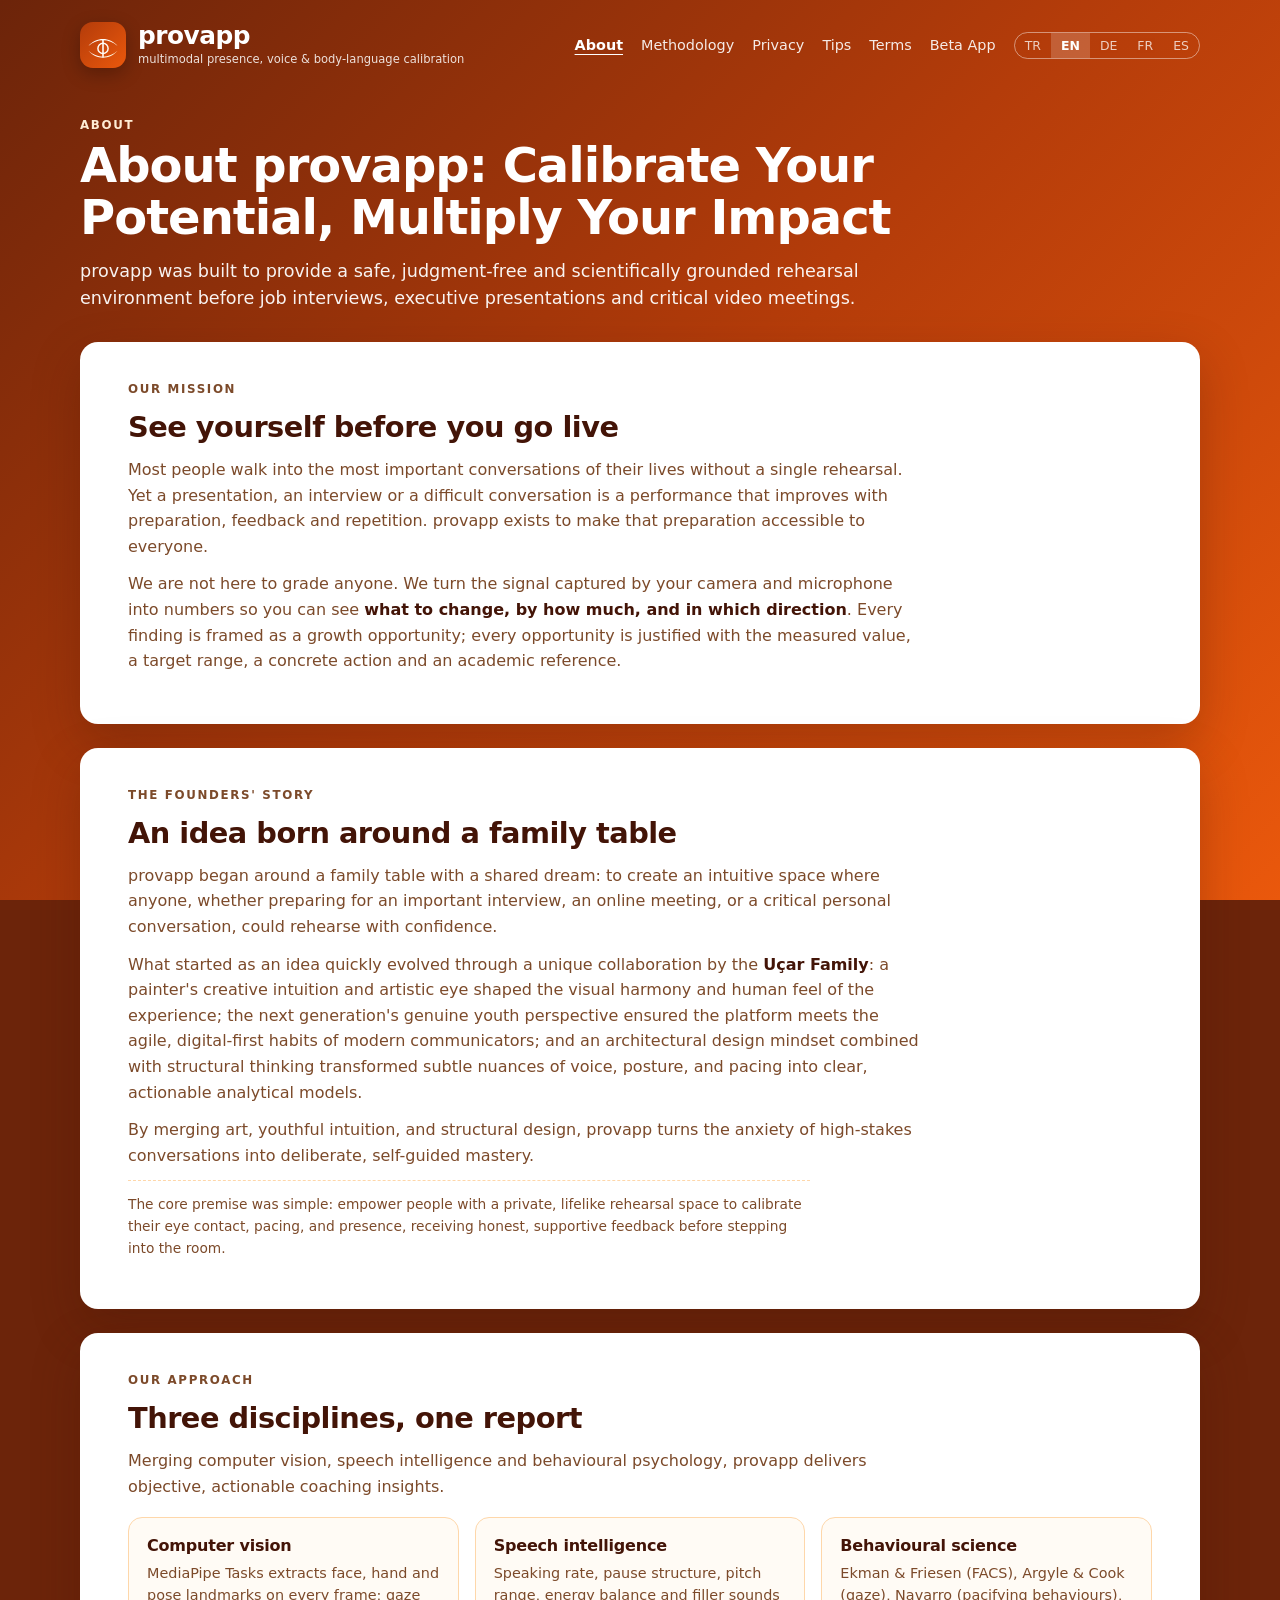
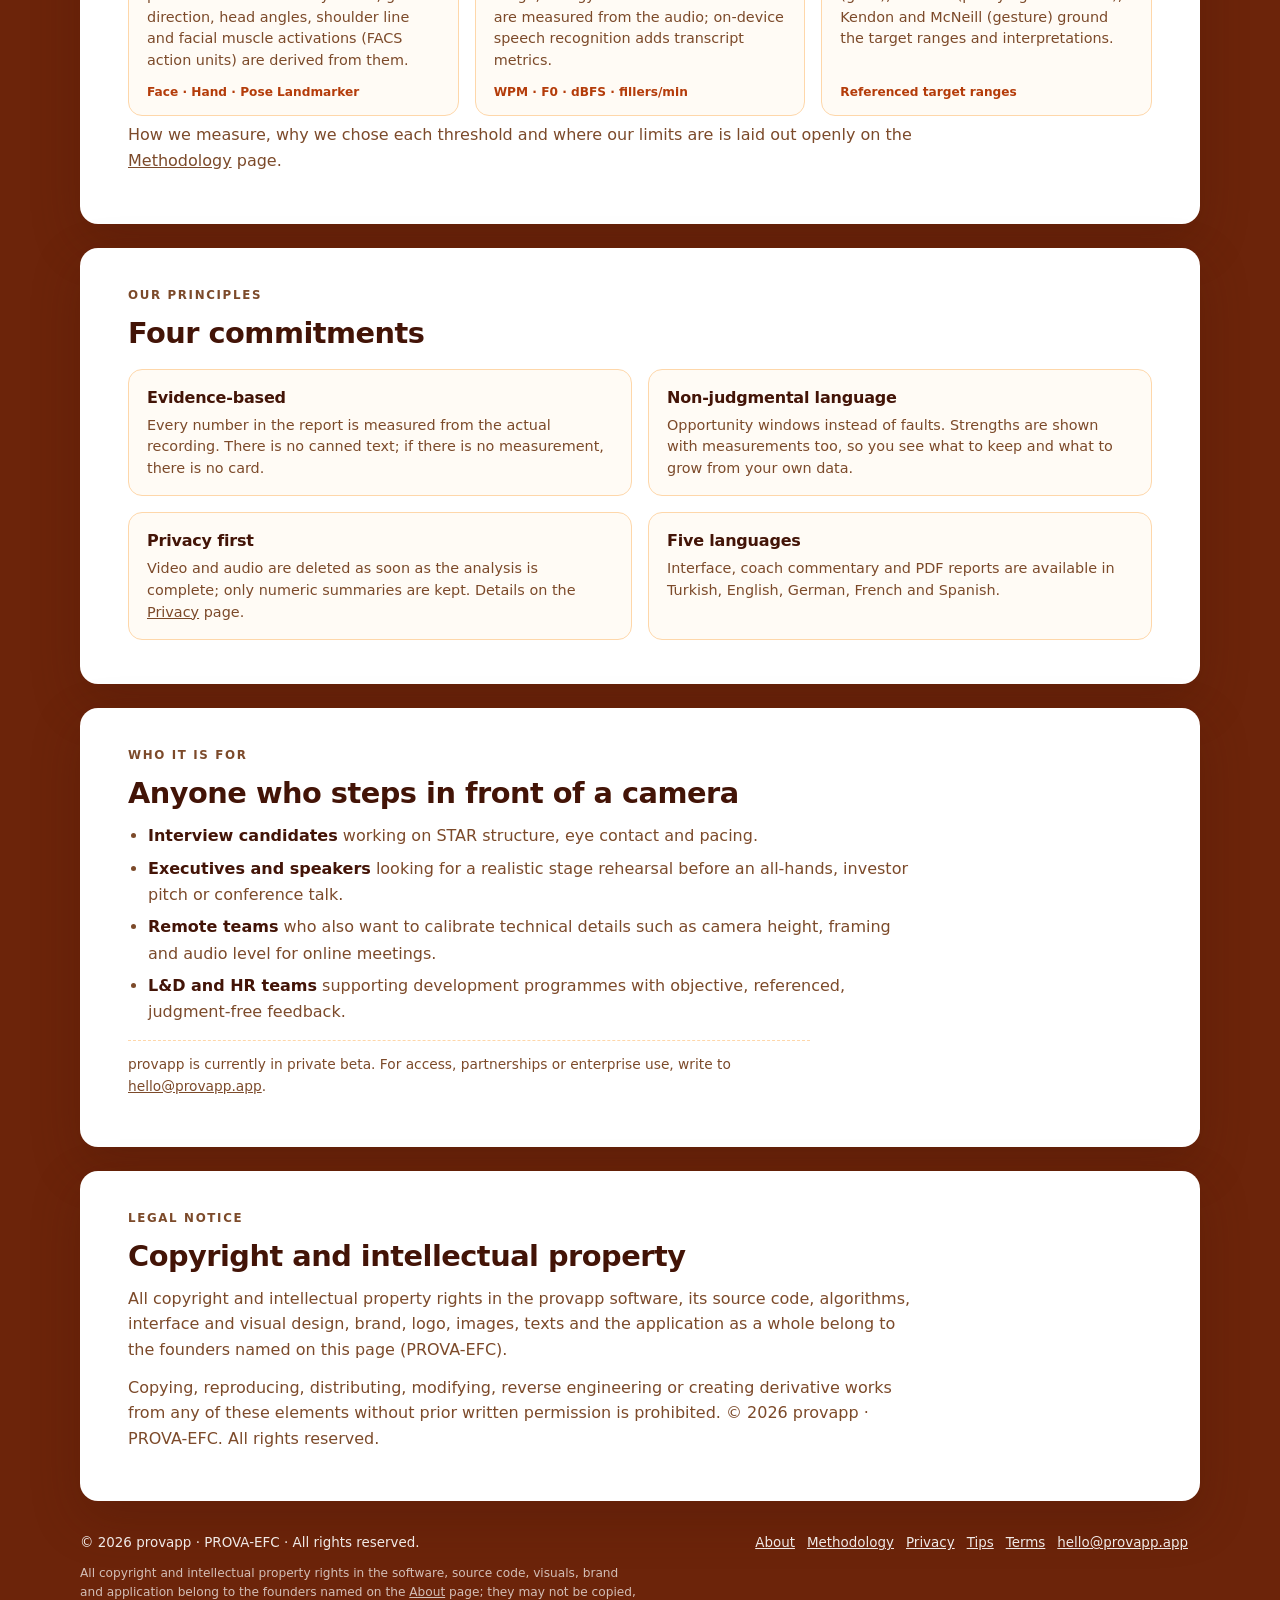
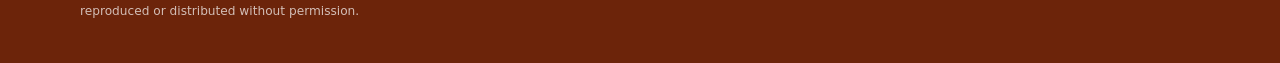
==== commit aebe76bb: "About: founders section now credits the Ucar Family collectively" ====
--- a/about.html
+++ b/about.html
@@ -38,12 +38,7 @@
         { kicker: "Kurucu hikayesi", h: "Bir aile masasında doğan fikir",
           blocks: [
             { type: "p", text: "provapp, bir aile masasının etrafında ortak bir hayalle başladı: önemli bir mülakata, bir online toplantıya ya da kritik bir kişisel görüşmeye hazırlanan herkesin güvenle prova yapabileceği, sezgisel bir alan yaratmak." },
-            { type: "p", text: "Bir fikir olarak başlayan şey, <strong>Uçar Ailesi</strong>'nin kendine özgü iş birliğiyle hızla şekillendi:" },
-            { type: "ul", items: [
-              "<strong>Erna Uçar</strong>, bir ressam olarak yaratıcı sezgisini ve sanatçı gözünü getirdi; deneyimin görsel uyumunu ve insani dokusunu biçimlendirdi.",
-              "<strong>Efe &amp; Ece Uçar</strong>, yeni nesli temsil ederek gerçek bir gençlik bakışı kattı; platformun günümüz iletişimcilerinin çevik, dijital öncelikli alışkanlıklarına uymasını sağladı.",
-              "<strong>Serdar Uçar</strong>, mimari tasarım zihniyetini yapısal düşünceyle birleştirdi; ses, duruş ve tempodaki ince nüansları net, eyleme dönük analitik modellere dönüştürdü."
-            ] },
+            { type: "p", text: "Bir fikir olarak başlayan şey, <strong>Uçar Ailesi</strong>'nin kendine özgü iş birliğiyle hızla şekillendi: bir ressamın yaratıcı sezgisi ve sanatçı gözü deneyimin görsel uyumunu ve insani dokusunu biçimlendirdi; yeni neslin gerçek gençlik bakışı platformun günümüz iletişimcilerinin çevik, dijital öncelikli alışkanlıklarına uymasını sağladı; mimari tasarım zihniyetiyle yapısal düşünce ise ses, duruş ve tempodaki ince nüansları net, eyleme dönük analitik modellere dönüştürdü." },
             { type: "p", text: "Sanatı, gençliğin sezgisini ve yapısal tasarımı bir araya getiren provapp, yüksek riskli görüşmelerin kaygısını bilinçli, kendi kendine yönlendirilen bir ustalığa dönüştürür." },
             { type: "note", text: "Temel fikir basitti: insanlara göz temasını, tempoyu ve varlığı kalibre edebilecekleri özel, gerçeğe yakın bir prova alanı sunmak; odaya girmeden önce dürüst ve destekleyici geri bildirim almalarını sağlamak." }
           ] },
@@ -97,12 +92,7 @@
         { kicker: "The founders' story", h: "An idea born around a family table",
           blocks: [
             { type: "p", text: "provapp began around a family table with a shared dream: to create an intuitive space where anyone, whether preparing for an important interview, an online meeting, or a critical personal conversation, could rehearse with confidence." },
-            { type: "p", text: "What started as an idea quickly evolved through a unique family collaboration by the <strong>Uçar Family</strong>:" },
-            { type: "ul", items: [
-              "<strong>Erna Uçar</strong>, bringing her creative intuition and artistic eye as a painter to shape the visual harmony and human feel of the experience.",
-              "<strong>Efe &amp; Ece Uçar</strong>, representing the next generation, channeling genuine youth perspectives and ensuring the platform meets the agile, digital-first habits of modern communicators.",
-              "<strong>Serdar Uçar</strong>, combining an architectural design mindset with structural thinking to transform subtle nuances of voice, posture, and pacing into clear, actionable analytical models."
-            ] },
+            { type: "p", text: "What started as an idea quickly evolved through a unique collaboration by the <strong>Uçar Family</strong>: a painter's creative intuition and artistic eye shaped the visual harmony and human feel of the experience; the next generation's genuine youth perspective ensured the platform meets the agile, digital-first habits of modern communicators; and an architectural design mindset combined with structural thinking transformed subtle nuances of voice, posture, and pacing into clear, actionable analytical models." },
             { type: "p", text: "By merging art, youthful intuition, and structural design, provapp turns the anxiety of high-stakes conversations into deliberate, self-guided mastery." },
             { type: "note", text: "The core premise was simple: empower people with a private, lifelike rehearsal space to calibrate their eye contact, pacing, and presence, receiving honest, supportive feedback before stepping into the room." }
           ] },
@@ -156,12 +146,7 @@
         { kicker: "Entstehungsgeschichte", h: "Eine Idee, geboren am Familientisch",
           blocks: [
             { type: "p", text: "provapp begann an einem Familientisch mit einem gemeinsamen Traum: einen intuitiven Raum zu schaffen, in dem jeder, ob vor einem wichtigen Vorstellungsgespräch, einem Online-Meeting oder einem entscheidenden persönlichen Gespräch, selbstbewusst proben kann." },
-            { type: "p", text: "Was als Idee begann, entwickelte sich schnell durch die besondere Zusammenarbeit der <strong>Familie Uçar</strong>:" },
-            { type: "ul", items: [
-              "<strong>Erna Uçar</strong> brachte als Malerin ihre kreative Intuition und ihr künstlerisches Auge ein und prägte die visuelle Harmonie und das menschliche Gefühl des Erlebnisses.",
-              "<strong>Efe &amp; Ece Uçar</strong> vertreten die nächste Generation, bringen echte junge Perspektiven ein und sorgen dafür, dass die Plattform den agilen, digitalen Gewohnheiten heutiger Kommunikatoren entspricht.",
-              "<strong>Serdar Uçar</strong> verbindet architektonisches Designdenken mit strukturellem Denken und übersetzt feine Nuancen von Stimme, Haltung und Tempo in klare, handlungsleitende analytische Modelle."
-            ] },
+            { type: "p", text: "Was als Idee begann, entwickelte sich schnell durch die besondere Zusammenarbeit der <strong>Familie Uçar</strong>: die kreative Intuition und das künstlerische Auge einer Malerin prägten die visuelle Harmonie und das menschliche Gefühl des Erlebnisses; die echte junge Perspektive der nächsten Generation sorgt dafür, dass die Plattform den agilen, digitalen Gewohnheiten heutiger Kommunikatoren entspricht; und architektonisches Designdenken, verbunden mit strukturellem Denken, übersetzt feine Nuancen von Stimme, Haltung und Tempo in klare, handlungsleitende analytische Modelle." },
             { type: "p", text: "Indem provapp Kunst, jugendliche Intuition und strukturelles Design vereint, verwandelt es die Anspannung vor entscheidenden Gesprächen in bewusste, selbstgesteuerte Souveränität." },
             { type: "note", text: "Die Grundidee war einfach: Menschen einen privaten, lebensnahen Proberaum geben, in dem sie Blickkontakt, Tempo und Präsenz kalibrieren und ehrliches, unterstützendes Feedback erhalten, bevor sie den Raum betreten." }
           ] },
@@ -215,12 +200,7 @@
         { kicker: "L'histoire des fondateurs", h: "Une idée née autour d'une table familiale",
           blocks: [
             { type: "p", text: "provapp est né autour d'une table familiale, avec un rêve partagé : créer un espace intuitif où chacun, qu'il se prépare à un entretien important, à une réunion en ligne ou à une conversation personnelle décisive, puisse répéter en confiance." },
-            { type: "p", text: "Ce qui n'était qu'une idée a rapidement pris forme grâce à une collaboration familiale unique, celle de la <strong>famille Uçar</strong> :" },
-            { type: "ul", items: [
-              "<strong>Erna Uçar</strong>, peintre, apporte son intuition créative et son œil d'artiste pour façonner l'harmonie visuelle et la dimension humaine de l'expérience.",
-              "<strong>Efe &amp; Ece Uçar</strong>, représentants de la nouvelle génération, insufflent un regard jeune et authentique et veillent à ce que la plateforme réponde aux habitudes agiles et numériques des communicants d'aujourd'hui.",
-              "<strong>Serdar Uçar</strong> associe une pensée d'architecte à une rigueur structurelle pour transformer les nuances subtiles de la voix, de la posture et du rythme en modèles analytiques clairs et actionnables."
-            ] },
+            { type: "p", text: "Ce qui n'était qu'une idée a rapidement pris forme grâce à la collaboration unique de la <strong>famille Uçar</strong> : l'intuition créative et l'œil d'artiste d'une peintre ont façonné l'harmonie visuelle et la dimension humaine de l'expérience ; le regard jeune et authentique de la nouvelle génération veille à ce que la plateforme réponde aux habitudes agiles et numériques des communicants d'aujourd'hui ; et une pensée d'architecte alliée à une rigueur structurelle transforme les nuances subtiles de la voix, de la posture et du rythme en modèles analytiques clairs et actionnables." },
             { type: "p", text: "En réunissant l'art, l'intuition de la jeunesse et le design structurel, provapp transforme l'anxiété des conversations à fort enjeu en une maîtrise délibérée et autonome." },
             { type: "note", text: "Le principe fondateur était simple : offrir à chacun un espace de répétition privé et réaliste pour calibrer son contact visuel, son rythme et sa présence, et recevoir un retour honnête et bienveillant avant d'entrer dans la pièce." }
           ] },
@@ -274,12 +254,7 @@
         { kicker: "La historia de los fundadores", h: "Una idea nacida en la mesa familiar",
           blocks: [
             { type: "p", text: "provapp nació alrededor de una mesa familiar con un sueño compartido: crear un espacio intuitivo donde cualquier persona, ya se prepare para una entrevista importante, una reunión en línea o una conversación personal decisiva, pueda ensayar con confianza." },
-            { type: "p", text: "Lo que empezó como una idea evolucionó rápidamente gracias a una colaboración familiar única, la de la <strong>familia Uçar</strong>:" },
-            { type: "ul", items: [
-              "<strong>Erna Uçar</strong>, pintora, aporta su intuición creativa y su mirada artística para dar forma a la armonía visual y al carácter humano de la experiencia.",
-              "<strong>Efe &amp; Ece Uçar</strong>, en representación de la nueva generación, aportan una perspectiva joven y auténtica y garantizan que la plataforma responda a los hábitos ágiles y digitales de los comunicadores actuales.",
-              "<strong>Serdar Uçar</strong> combina una mentalidad de diseño arquitectónico con pensamiento estructural para convertir los matices sutiles de la voz, la postura y el ritmo en modelos analíticos claros y accionables."
-            ] },
+            { type: "p", text: "Lo que empezó como una idea evolucionó rápidamente gracias a la colaboración única de la <strong>familia Uçar</strong>: la intuición creativa y la mirada artística de una pintora dieron forma a la armonía visual y al carácter humano de la experiencia; la perspectiva joven y auténtica de la nueva generación garantiza que la plataforma responda a los hábitos ágiles y digitales de los comunicadores actuales; y una mentalidad de diseño arquitectónico unida al pensamiento estructural convierte los matices sutiles de la voz, la postura y el ritmo en modelos analíticos claros y accionables." },
             { type: "p", text: "Al unir arte, intuición juvenil y diseño estructural, provapp convierte la ansiedad de las conversaciones de alto riesgo en un dominio consciente y autodirigido." },
             { type: "note", text: "La premisa era sencilla: ofrecer a las personas un espacio de ensayo privado y realista para calibrar su contacto visual, su ritmo y su presencia, recibiendo retroalimentación honesta y de apoyo antes de entrar en la sala." }
           ] },
